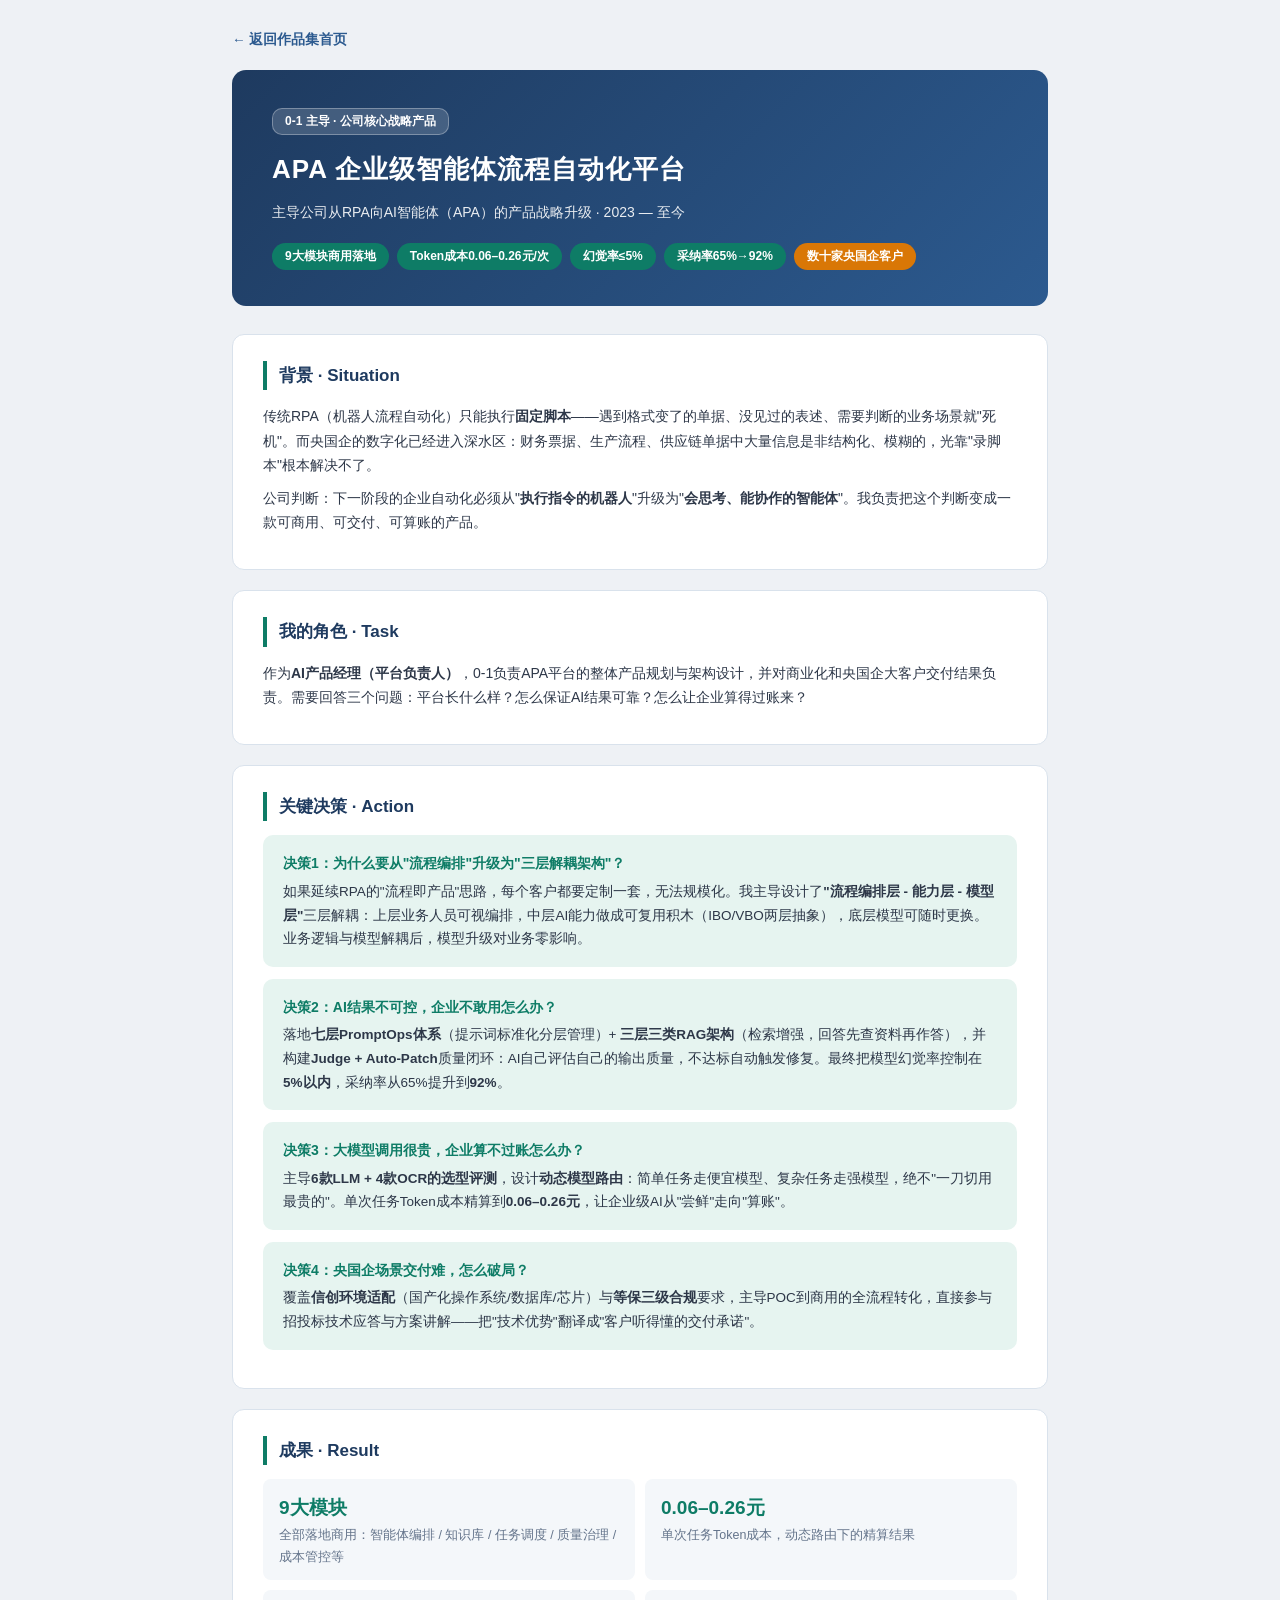
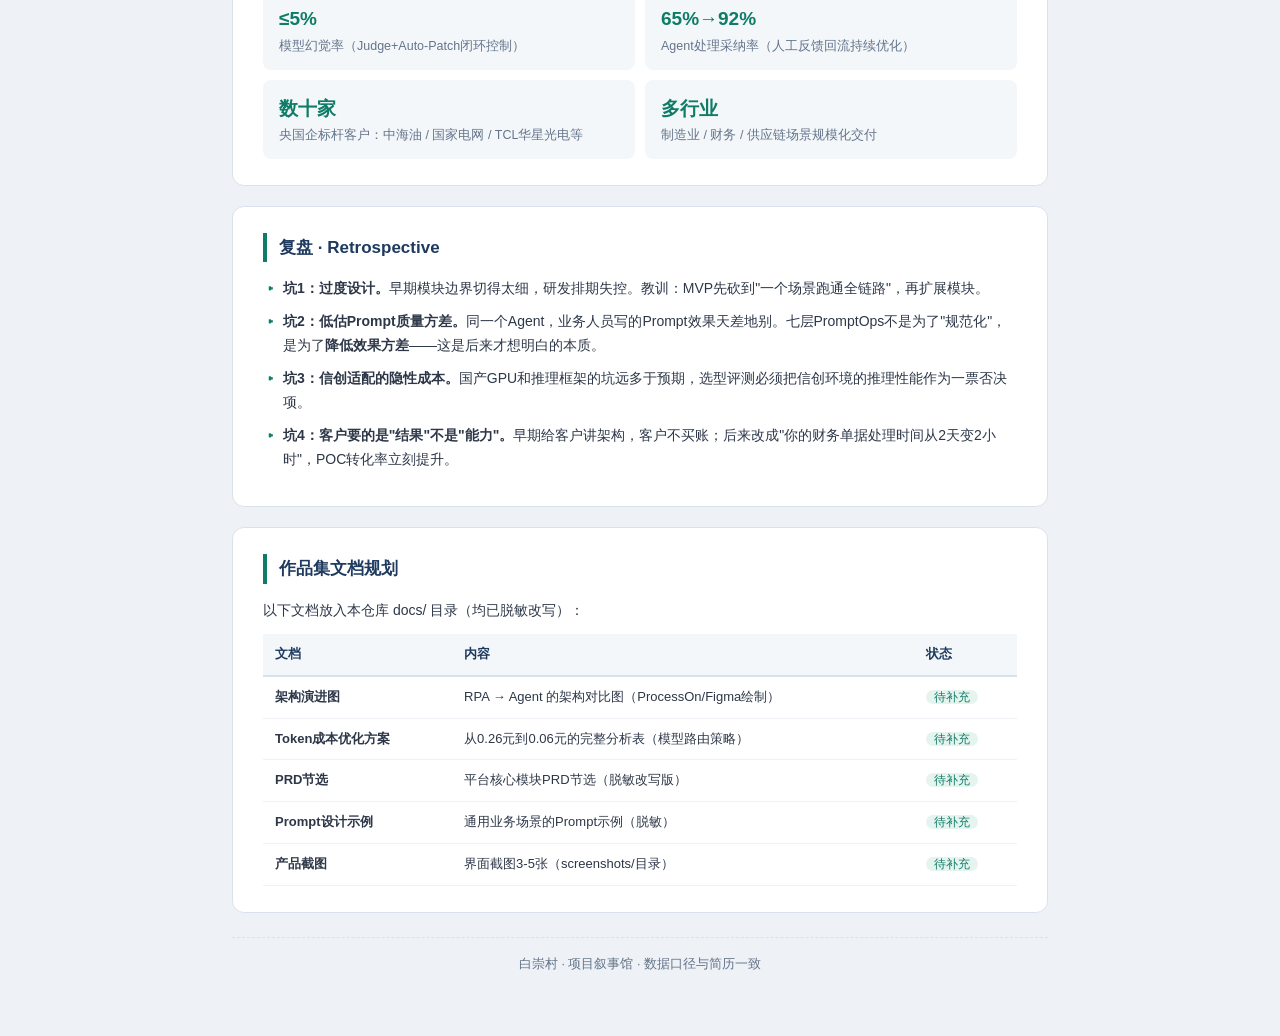
==== apa-agent-platform.html @ c019303a "Add files via upload" ====
<!DOCTYPE html>
<html lang="zh-CN">
<head>
<meta charset="UTF-8">
<meta name="viewport" content="width=device-width, initial-scale=1.0">
<title>APA企业级智能体流程自动化平台 · 白崇村作品集</title>
<style>
  :root {
    --primary: #1e3a5f;
    --primary-light: #2c5a8f;
    --accent: #0e7c66;
    --accent-bg: #e6f4f0;
    --text: #2d3748;
    --text-light: #64748b;
    --border: #d9e2ec;
    --bg-soft: #f4f7fa;
  }
  * { margin: 0; padding: 0; box-sizing: border-box; }
  body {
    font-family: -apple-system, BlinkMacSystemFont, "Segoe UI", "PingFang SC", "Hiragino Sans GB", "Microsoft YaHei", sans-serif;
    background: #eef1f5;
    color: var(--text);
    line-height: 1.75;
  }
  .container { max-width: 860px; margin: 0 auto; padding: 28px 22px 60px; }

  .top-nav { margin-bottom: 18px; font-size: 13.5px; }
  .top-nav a { color: var(--primary-light); text-decoration: none; font-weight: 600; }
  .top-nav a:hover { text-decoration: underline; }

  /* ===== Hero ===== */
  .hero {
    background: linear-gradient(135deg, #1e3a5f 0%, #2c5a8f 100%);
    border-radius: 14px;
    padding: 36px 40px;
    color: #fff;
    margin-bottom: 28px;
  }
  .hero .p-tag {
    display: inline-block;
    font-size: 12px;
    font-weight: 700;
    background: rgba(255,255,255,0.16);
    border: 1px solid rgba(255,255,255,0.3);
    border-radius: 10px;
    padding: 2px 12px;
    margin-bottom: 12px;
  }
  .hero h1 { font-size: 26px; font-weight: 800; letter-spacing: 1px; }
  .hero .p-sub { margin-top: 8px; font-size: 14px; opacity: 0.9; }
  .hero .p-result { margin-top: 18px; display: flex; flex-wrap: wrap; gap: 8px; }
  .hero .p-result .pill {
    font-size: 12px;
    font-weight: 700;
    background: var(--accent);
    border-radius: 14px;
    padding: 3px 13px;
  }
  .hero .p-result .pill.warn { background: #d97706; }

  /* ===== 正文区块 ===== */
  .card {
    background: #fff;
    border: 1px solid var(--border);
    border-radius: 12px;
    padding: 26px 30px;
    margin-bottom: 20px;
  }
  .card h2 {
    font-size: 17px;
    font-weight: 800;
    color: var(--primary);
    margin-bottom: 14px;
    padding-left: 12px;
    border-left: 4px solid var(--accent);
  }
  .card h3 { font-size: 14.5px; color: var(--primary); margin: 14px 0 6px; }
  .card p { font-size: 14px; margin-bottom: 8px; }
  .card ul { list-style: none; padding-left: 2px; }
  .card ul li {
    position: relative;
    padding-left: 18px;
    margin-bottom: 8px;
    font-size: 14px;
  }
  .card ul li::before { content: "▸"; position: absolute; left: 2px; color: var(--accent); font-weight: 700; }
  .card ul li strong { color: var(--text); }
  .card ul li .data { color: var(--accent); font-weight: 700; }
  .card .plain { color: var(--text-light); font-size: 13px; }

  .decision-box {
    background: var(--accent-bg);
    border-radius: 10px;
    padding: 16px 20px;
    margin: 12px 0;
  }
  .decision-box .q { font-weight: 800; color: var(--accent); font-size: 14px; margin-bottom: 4px; }
  .decision-box .a { font-size: 13.5px; }

  .result-grid { display: grid; grid-template-columns: 1fr 1fr; gap: 10px; margin-top: 10px; }
  .result-item {
    background: var(--bg-soft);
    border-radius: 8px;
    padding: 12px 16px;
  }
  .result-item .num { font-size: 19px; font-weight: 800; color: var(--accent); }
  .result-item .desc { font-size: 12.5px; color: var(--text-light); }

  .lessons li::before { content: "⚠"; position: absolute; left: 0; color: #d97706; }

  .doc-table { width: 100%; border-collapse: collapse; margin-top: 12px; font-size: 13px; }
  .doc-table th {
    background: var(--bg-soft);
    text-align: left;
    padding: 9px 12px;
    color: var(--primary);
    font-weight: 700;
    border-bottom: 2px solid var(--border);
  }
  .doc-table td { padding: 9px 12px; border-bottom: 1px solid #eef1f5; }
  .doc-table td .status { font-size: 11.5px; background: var(--accent-bg); color: var(--accent); border-radius: 8px; padding: 1px 8px; }

  .footer {
    text-align: center;
    font-size: 12.5px;
    color: var(--text-light);
    margin-top: 24px;
    padding-top: 16px;
    border-top: 1px dashed var(--border);
  }
  @media (max-width: 640px) {
    .result-grid { grid-template-columns: 1fr; }
    .hero { padding: 28px 24px; }
    .card { padding: 20px 20px; }
  }
</style>
</head>
<body>
<div class="container">

  <div class="top-nav"><a href="index.html">← 返回作品集首页</a></div>

  <div class="hero">
    <span class="p-tag">0-1 主导 · 公司核心战略产品</span>
    <h1>APA 企业级智能体流程自动化平台</h1>
    <div class="p-sub">主导公司从RPA向AI智能体（APA）的产品战略升级 · 2023 — 至今</div>
    <div class="p-result">
      <span class="pill">9大模块商用落地</span>
      <span class="pill">Token成本0.06–0.26元/次</span>
      <span class="pill">幻觉率≤5%</span>
      <span class="pill">采纳率65%→92%</span>
      <span class="pill warn">数十家央国企客户</span>
    </div>
  </div>

  <div class="card">
    <h2>背景 · Situation</h2>
    <p>传统RPA（机器人流程自动化）只能执行<strong>固定脚本</strong>——遇到格式变了的单据、没见过的表述、需要判断的业务场景就"死机"。而央国企的数字化已经进入深水区：财务票据、生产流程、供应链单据中大量信息是非结构化、模糊的，光靠"录脚本"根本解决不了。</p>
    <p>公司判断：下一阶段的企业自动化必须从"<strong>执行指令的机器人</strong>"升级为"<strong>会思考、能协作的智能体</strong>"。我负责把这个判断变成一款可商用、可交付、可算账的产品。</p>
  </div>

  <div class="card">
    <h2>我的角色 · Task</h2>
    <p>作为<strong>AI产品经理（平台负责人）</strong>，0-1负责APA平台的整体产品规划与架构设计，并对商业化和央国企大客户交付结果负责。需要回答三个问题：平台长什么样？怎么保证AI结果可靠？怎么让企业算得过账来？</p>
  </div>

  <div class="card">
    <h2>关键决策 · Action</h2>

    <div class="decision-box">
      <div class="q">决策1：为什么要从"流程编排"升级为"三层解耦架构"？</div>
      <div class="a">如果延续RPA的"流程即产品"思路，每个客户都要定制一套，无法规模化。我主导设计了<strong>"流程编排层 - 能力层 - 模型层"</strong>三层解耦：上层业务人员可视编排，中层AI能力做成可复用积木（IBO/VBO两层抽象），底层模型可随时更换。业务逻辑与模型解耦后，模型升级对业务零影响。</div>
    </div>

    <div class="decision-box">
      <div class="q">决策2：AI结果不可控，企业不敢用怎么办？</div>
      <div class="a">落地<strong>七层PromptOps体系</strong>（提示词标准化分层管理）+ <strong>三层三类RAG架构</strong>（检索增强，回答先查资料再作答），并构建<strong>Judge + Auto-Patch</strong>质量闭环：AI自己评估自己的输出质量，不达标自动触发修复。最终把模型幻觉率控制在<strong class="data">5%以内</strong>，采纳率从65%提升到<strong class="data">92%</strong>。</div>
    </div>

    <div class="decision-box">
      <div class="q">决策3：大模型调用很贵，企业算不过账怎么办？</div>
      <div class="a">主导<strong>6款LLM + 4款OCR的选型评测</strong>，设计<strong>动态模型路由</strong>：简单任务走便宜模型、复杂任务走强模型，绝不"一刀切用最贵的"。单次任务Token成本精算到<strong class="data">0.06–0.26元</strong>，让企业级AI从"尝鲜"走向"算账"。</div>
    </div>

    <div class="decision-box">
      <div class="q">决策4：央国企场景交付难，怎么破局？</div>
      <div class="a">覆盖<strong>信创环境适配</strong>（国产化操作系统/数据库/芯片）与<strong>等保三级合规</strong>要求，主导POC到商用的全流程转化，直接参与招投标技术应答与方案讲解——把"技术优势"翻译成"客户听得懂的交付承诺"。</div>
    </div>
  </div>

  <div class="card">
    <h2>成果 · Result</h2>
    <div class="result-grid">
      <div class="result-item"><div class="num">9大模块</div><div class="desc">全部落地商用：智能体编排 / 知识库 / 任务调度 / 质量治理 / 成本管控等</div></div>
      <div class="result-item"><div class="num">0.06–0.26元</div><div class="desc">单次任务Token成本，动态路由下的精算结果</div></div>
      <div class="result-item"><div class="num">≤5%</div><div class="desc">模型幻觉率（Judge+Auto-Patch闭环控制）</div></div>
      <div class="result-item"><div class="num">65%→92%</div><div class="desc">Agent处理采纳率（人工反馈回流持续优化）</div></div>
      <div class="result-item"><div class="num">数十家</div><div class="desc">央国企标杆客户：中海油 / 国家电网 / TCL华星光电等</div></div>
      <div class="result-item"><div class="num">多行业</div><div class="desc">制造业 / 财务 / 供应链场景规模化交付</div></div>
    </div>
  </div>

  <div class="card">
    <h2>复盘 · Retrospective</h2>
    <ul class="lessons">
      <li><strong>坑1：过度设计。</strong>早期模块边界切得太细，研发排期失控。教训：MVP先砍到"一个场景跑通全链路"，再扩展模块。</li>
      <li><strong>坑2：低估Prompt质量方差。</strong>同一个Agent，业务人员写的Prompt效果天差地别。七层PromptOps不是为了"规范化"，是为了<strong>降低效果方差</strong>——这是后来才想明白的本质。</li>
      <li><strong>坑3：信创适配的隐性成本。</strong>国产GPU和推理框架的坑远多于预期，选型评测必须把信创环境的推理性能作为一票否决项。</li>
      <li><strong>坑4：客户要的是"结果"不是"能力"。</strong>早期给客户讲架构，客户不买账；后来改成"你的财务单据处理时间从2天变2小时"，POC转化率立刻提升。</li>
    </ul>
  </div>

  <div class="card">
    <h2>作品集文档规划</h2>
    <p>以下文档放入本仓库 docs/ 目录（均已脱敏改写）：</p>
    <table class="doc-table">
      <tr><th>文档</th><th>内容</th><th>状态</th></tr>
      <tr><td><strong>架构演进图</strong></td><td>RPA → Agent 的架构对比图（ProcessOn/Figma绘制）</td><td><span class="status">待补充</span></td></tr>
      <tr><td><strong>Token成本优化方案</strong></td><td>从0.26元到0.06元的完整分析表（模型路由策略）</td><td><span class="status">待补充</span></td></tr>
      <tr><td><strong>PRD节选</strong></td><td>平台核心模块PRD节选（脱敏改写版）</td><td><span class="status">待补充</span></td></tr>
      <tr><td><strong>Prompt设计示例</strong></td><td>通用业务场景的Prompt示例（脱敏）</td><td><span class="status">待补充</span></td></tr>
      <tr><td><strong>产品截图</strong></td><td>界面截图3-5张（screenshots/目录）</td><td><span class="status">待补充</span></td></tr>
    </table>
  </div>

  <div class="footer">白崇村 · 项目叙事馆 · 数据口径与简历一致</div>

</div>
</body>
</html>
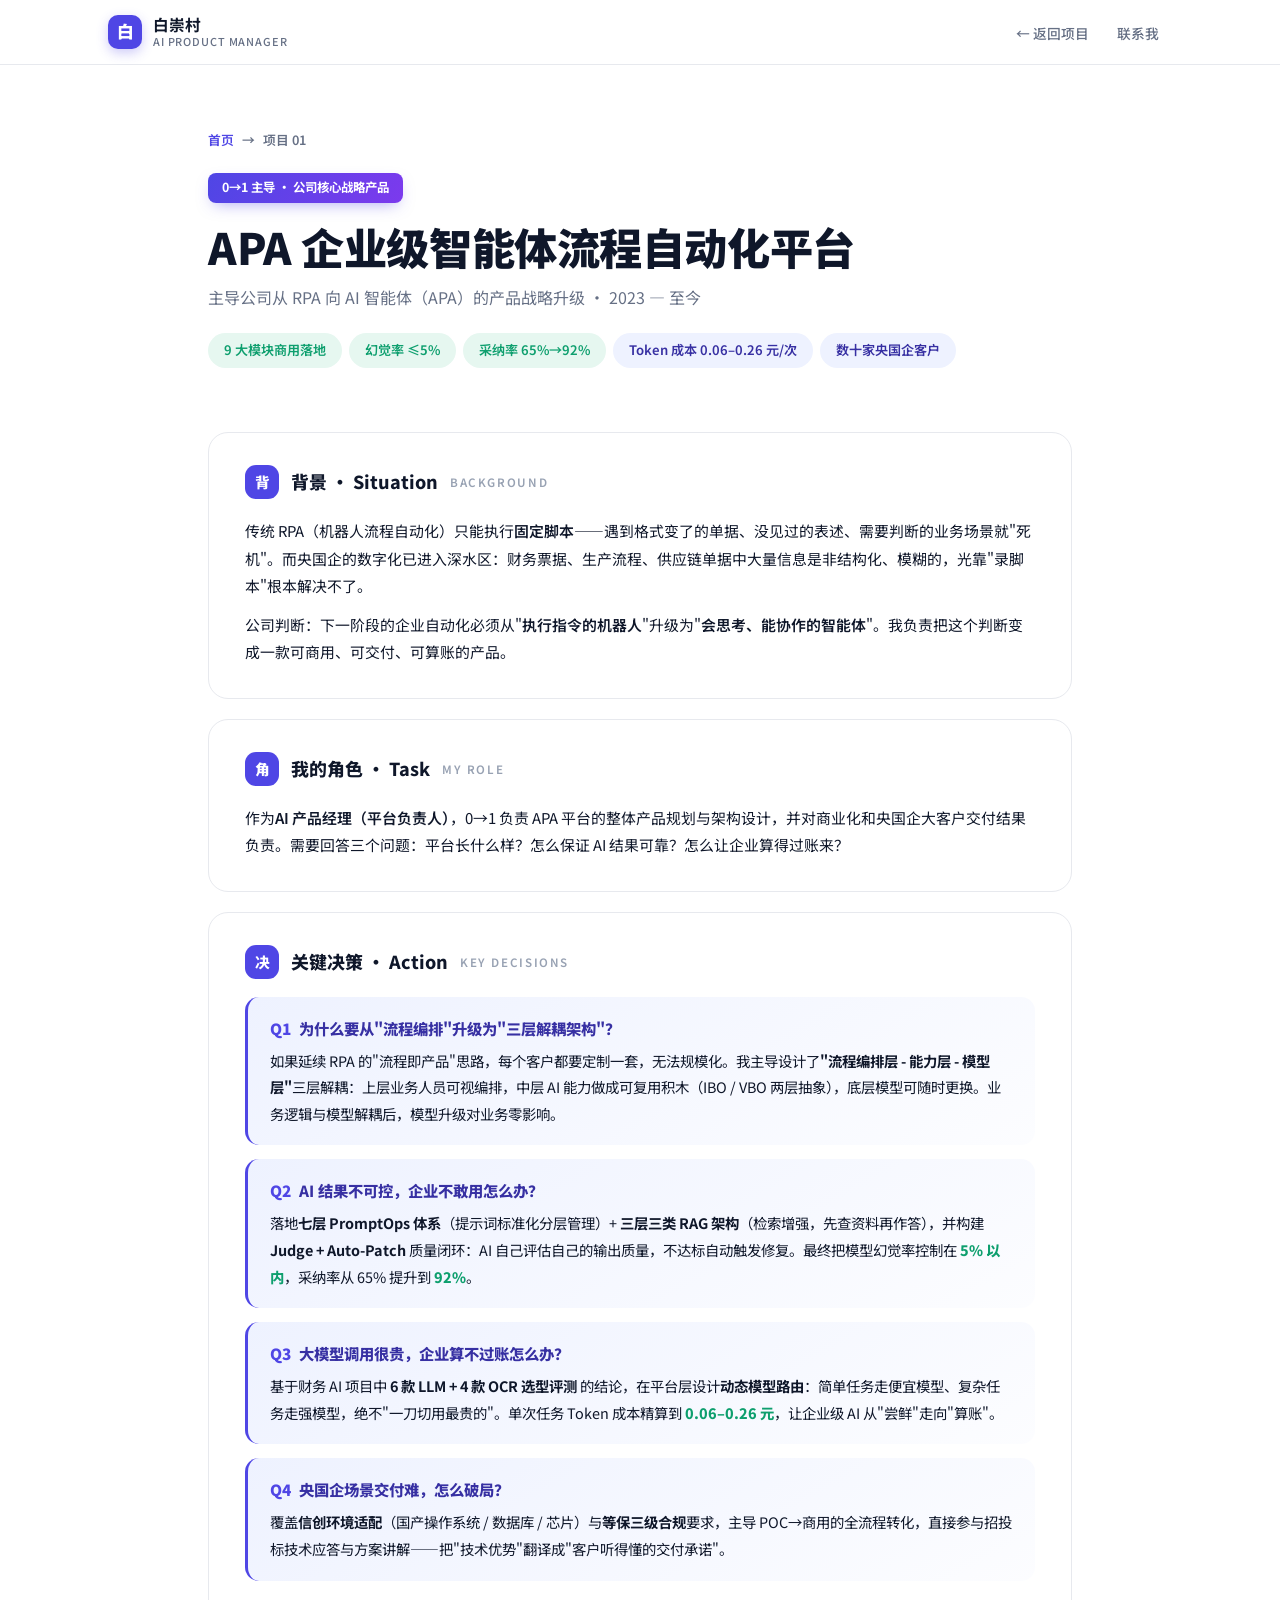
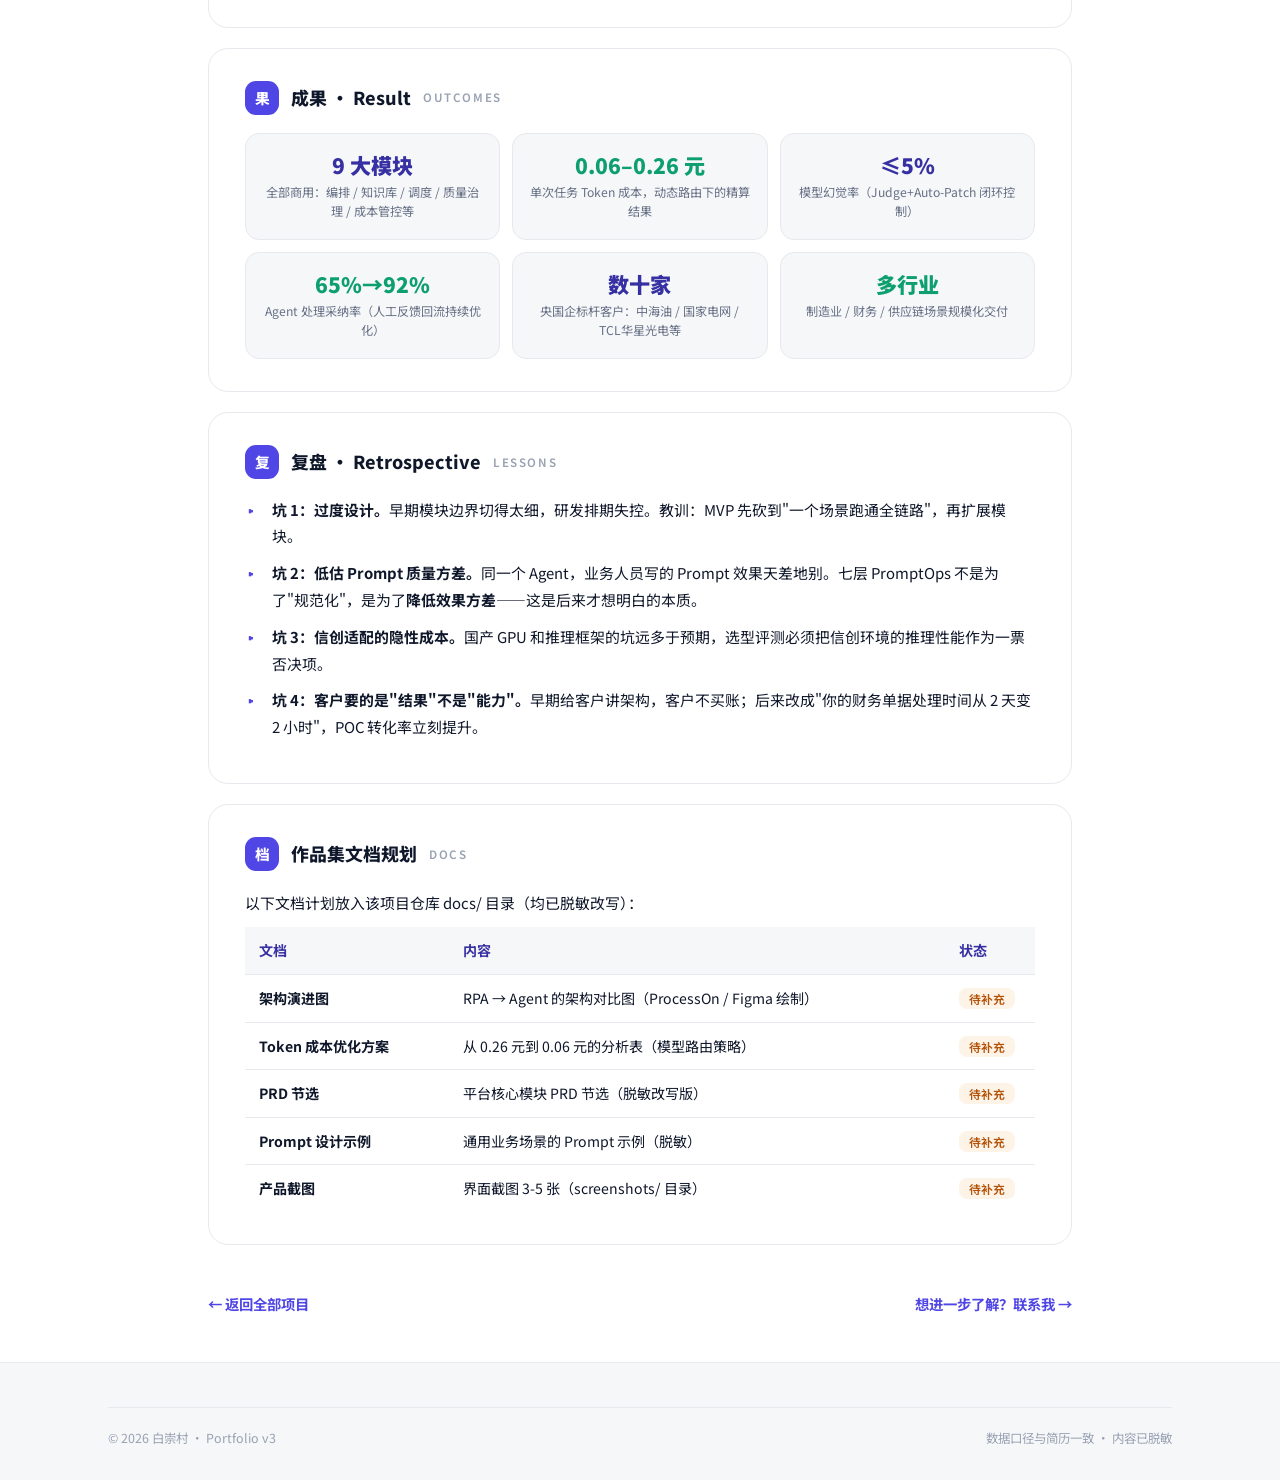
==== commit 8b59ec14: "Add files via upload" ====
--- a/apa-agent-platform.html
+++ b/apa-agent-platform.html
@@ -3,228 +3,134 @@
 <head>
 <meta charset="UTF-8">
 <meta name="viewport" content="width=device-width, initial-scale=1.0">
-<title>APA企业级智能体流程自动化平台 · 白崇村作品集</title>
-<style>
-  :root {
-    --primary: #1e3a5f;
-    --primary-light: #2c5a8f;
-    --accent: #0e7c66;
-    --accent-bg: #e6f4f0;
-    --text: #2d3748;
-    --text-light: #64748b;
-    --border: #d9e2ec;
-    --bg-soft: #f4f7fa;
-  }
-  * { margin: 0; padding: 0; box-sizing: border-box; }
-  body {
-    font-family: -apple-system, BlinkMacSystemFont, "Segoe UI", "PingFang SC", "Hiragino Sans GB", "Microsoft YaHei", sans-serif;
-    background: #eef1f5;
-    color: var(--text);
-    line-height: 1.75;
-  }
-  .container { max-width: 860px; margin: 0 auto; padding: 28px 22px 60px; }
-
-  .top-nav { margin-bottom: 18px; font-size: 13.5px; }
-  .top-nav a { color: var(--primary-light); text-decoration: none; font-weight: 600; }
-  .top-nav a:hover { text-decoration: underline; }
-
-  /* ===== Hero ===== */
-  .hero {
-    background: linear-gradient(135deg, #1e3a5f 0%, #2c5a8f 100%);
-    border-radius: 14px;
-    padding: 36px 40px;
-    color: #fff;
-    margin-bottom: 28px;
-  }
-  .hero .p-tag {
-    display: inline-block;
-    font-size: 12px;
-    font-weight: 700;
-    background: rgba(255,255,255,0.16);
-    border: 1px solid rgba(255,255,255,0.3);
-    border-radius: 10px;
-    padding: 2px 12px;
-    margin-bottom: 12px;
-  }
-  .hero h1 { font-size: 26px; font-weight: 800; letter-spacing: 1px; }
-  .hero .p-sub { margin-top: 8px; font-size: 14px; opacity: 0.9; }
-  .hero .p-result { margin-top: 18px; display: flex; flex-wrap: wrap; gap: 8px; }
-  .hero .p-result .pill {
-    font-size: 12px;
-    font-weight: 700;
-    background: var(--accent);
-    border-radius: 14px;
-    padding: 3px 13px;
-  }
-  .hero .p-result .pill.warn { background: #d97706; }
-
-  /* ===== 正文区块 ===== */
-  .card {
-    background: #fff;
-    border: 1px solid var(--border);
-    border-radius: 12px;
-    padding: 26px 30px;
-    margin-bottom: 20px;
-  }
-  .card h2 {
-    font-size: 17px;
-    font-weight: 800;
-    color: var(--primary);
-    margin-bottom: 14px;
-    padding-left: 12px;
-    border-left: 4px solid var(--accent);
-  }
-  .card h3 { font-size: 14.5px; color: var(--primary); margin: 14px 0 6px; }
-  .card p { font-size: 14px; margin-bottom: 8px; }
-  .card ul { list-style: none; padding-left: 2px; }
-  .card ul li {
-    position: relative;
-    padding-left: 18px;
-    margin-bottom: 8px;
-    font-size: 14px;
-  }
-  .card ul li::before { content: "▸"; position: absolute; left: 2px; color: var(--accent); font-weight: 700; }
-  .card ul li strong { color: var(--text); }
-  .card ul li .data { color: var(--accent); font-weight: 700; }
-  .card .plain { color: var(--text-light); font-size: 13px; }
-
-  .decision-box {
-    background: var(--accent-bg);
-    border-radius: 10px;
-    padding: 16px 20px;
-    margin: 12px 0;
-  }
-  .decision-box .q { font-weight: 800; color: var(--accent); font-size: 14px; margin-bottom: 4px; }
-  .decision-box .a { font-size: 13.5px; }
-
-  .result-grid { display: grid; grid-template-columns: 1fr 1fr; gap: 10px; margin-top: 10px; }
-  .result-item {
-    background: var(--bg-soft);
-    border-radius: 8px;
-    padding: 12px 16px;
-  }
-  .result-item .num { font-size: 19px; font-weight: 800; color: var(--accent); }
-  .result-item .desc { font-size: 12.5px; color: var(--text-light); }
-
-  .lessons li::before { content: "⚠"; position: absolute; left: 0; color: #d97706; }
-
-  .doc-table { width: 100%; border-collapse: collapse; margin-top: 12px; font-size: 13px; }
-  .doc-table th {
-    background: var(--bg-soft);
-    text-align: left;
-    padding: 9px 12px;
-    color: var(--primary);
-    font-weight: 700;
-    border-bottom: 2px solid var(--border);
-  }
-  .doc-table td { padding: 9px 12px; border-bottom: 1px solid #eef1f5; }
-  .doc-table td .status { font-size: 11.5px; background: var(--accent-bg); color: var(--accent); border-radius: 8px; padding: 1px 8px; }
-
-  .footer {
-    text-align: center;
-    font-size: 12.5px;
-    color: var(--text-light);
-    margin-top: 24px;
-    padding-top: 16px;
-    border-top: 1px dashed var(--border);
-  }
-  @media (max-width: 640px) {
-    .result-grid { grid-template-columns: 1fr; }
-    .hero { padding: 28px 24px; }
-    .card { padding: 20px 20px; }
-  }
-</style>
+<title>APA 企业级智能体流程自动化平台 · 白崇村</title>
+<link rel="preconnect" href="https://fonts.googleapis.com">
+<link rel="preconnect" href="https://fonts.gstatic.com" crossorigin>
+<link href="https://fonts.googleapis.com/css2?family=Noto+Sans+SC:wght@400;500;700;900&display=swap" rel="stylesheet">
+<link rel="stylesheet" href="style.css">
 </head>
 <body>
-<div class="container">
 
-  <div class="top-nav"><a href="index.html">← 返回作品集首页</a></div>
+<nav class="nav">
+  <div class="wrap nav-in">
+    <a class="brand" href="index.html">
+      <span class="brand-mark">白</span>
+      <span class="brand-name">白崇村<small>AI PRODUCT MANAGER</small></span>
+    </a>
+    <ul class="nav-links">
+      <li><a href="index.html#projects">← 返回项目</a></li>
+      <li><a href="index.html#contact">联系我</a></li>
+    </ul>
+  </div>
+</nav>
 
-  <div class="hero">
-    <span class="p-tag">0-1 主导 · 公司核心战略产品</span>
+<div class="wrap-narrow">
+
+  <header class="page-hero">
+    <div class="ph-breadcrumb"><a href="index.html">首页</a> <span>→</span> <span>项目 01</span></div>
+    <span class="ph-tag">0→1 主导 · 公司核心战略产品</span>
     <h1>APA 企业级智能体流程自动化平台</h1>
-    <div class="p-sub">主导公司从RPA向AI智能体（APA）的产品战略升级 · 2023 — 至今</div>
-    <div class="p-result">
-      <span class="pill">9大模块商用落地</span>
-      <span class="pill">Token成本0.06–0.26元/次</span>
-      <span class="pill">幻觉率≤5%</span>
-      <span class="pill">采纳率65%→92%</span>
-      <span class="pill warn">数十家央国企客户</span>
+    <p class="p-sub">主导公司从 RPA 向 AI 智能体（APA）的产品战略升级 · 2023 — 至今</p>
+    <div class="pills">
+      <span class="pill g">9 大模块商用落地</span>
+      <span class="pill g">幻觉率 ≤5%</span>
+      <span class="pill g">采纳率 65%→92%</span>
+      <span class="pill b">Token 成本 0.06–0.26 元/次</span>
+      <span class="pill b">数十家央国企客户</span>
+    </div>
+  </header>
+
+  <div class="panel">
+    <div class="panel-head"><span class="panel-num">背</span><h2>背景 · Situation</h2><span class="en">Background</span></div>
+    <p>传统 RPA（机器人流程自动化）只能执行<strong>固定脚本</strong>——遇到格式变了的单据、没见过的表述、需要判断的业务场景就"死机"。而央国企的数字化已进入深水区：财务票据、生产流程、供应链单据中大量信息是非结构化、模糊的，光靠"录脚本"根本解决不了。</p>
+    <p>公司判断：下一阶段的企业自动化必须从"<strong>执行指令的机器人</strong>"升级为"<strong>会思考、能协作的智能体</strong>"。我负责把这个判断变成一款可商用、可交付、可算账的产品。</p>
+  </div>
+
+  <div class="panel">
+    <div class="panel-head"><span class="panel-num">角</span><h2>我的角色 · Task</h2><span class="en">My Role</span></div>
+    <p>作为<strong>AI 产品经理（平台负责人）</strong>，0→1 负责 APA 平台的整体产品规划与架构设计，并对商业化和央国企大客户交付结果负责。需要回答三个问题：平台长什么样？怎么保证 AI 结果可靠？怎么让企业算得过账来？</p>
+  </div>
+
+  <div class="panel">
+    <div class="panel-head"><span class="panel-num">决</span><h2>关键决策 · Action</h2><span class="en">Key Decisions</span></div>
+
+    <div class="dbox">
+      <div class="q"><span class="qi">Q1</span>为什么要从"流程编排"升级为"三层解耦架构"？</div>
+      <div class="a">如果延续 RPA 的"流程即产品"思路，每个客户都要定制一套，无法规模化。我主导设计了<strong>"流程编排层 - 能力层 - 模型层"</strong>三层解耦：上层业务人员可视编排，中层 AI 能力做成可复用积木（IBO / VBO 两层抽象），底层模型可随时更换。业务逻辑与模型解耦后，模型升级对业务零影响。</div>
+    </div>
+
+    <div class="dbox">
+      <div class="q"><span class="qi">Q2</span>AI 结果不可控，企业不敢用怎么办？</div>
+      <div class="a">落地<strong>七层 PromptOps 体系</strong>（提示词标准化分层管理）+ <strong>三层三类 RAG 架构</strong>（检索增强，先查资料再作答），并构建 <strong>Judge + Auto-Patch</strong> 质量闭环：AI 自己评估自己的输出质量，不达标自动触发修复。最终把模型幻觉率控制在 <b class="d">5% 以内</b>，采纳率从 65% 提升到 <b class="d">92%</b>。</div>
+    </div>
+
+    <div class="dbox">
+      <div class="q"><span class="qi">Q3</span>大模型调用很贵，企业算不过账怎么办？</div>
+      <div class="a">基于财务 AI 项目中 <strong>6 款 LLM + 4 款 OCR 选型评测</strong> 的结论，在平台层设计<strong>动态模型路由</strong>：简单任务走便宜模型、复杂任务走强模型，绝不"一刀切用最贵的"。单次任务 Token 成本精算到 <b class="d">0.06–0.26 元</b>，让企业级 AI 从"尝鲜"走向"算账"。</div>
+    </div>
+
+    <div class="dbox">
+      <div class="q"><span class="qi">Q4</span>央国企场景交付难，怎么破局？</div>
+      <div class="a">覆盖<strong>信创环境适配</strong>（国产操作系统 / 数据库 / 芯片）与<strong>等保三级合规</strong>要求，主导 POC→商用的全流程转化，直接参与招投标技术应答与方案讲解——把"技术优势"翻译成"客户听得懂的交付承诺"。</div>
     </div>
   </div>
 
-  <div class="card">
-    <h2>背景 · Situation</h2>
-    <p>传统RPA（机器人流程自动化）只能执行<strong>固定脚本</strong>——遇到格式变了的单据、没见过的表述、需要判断的业务场景就"死机"。而央国企的数字化已经进入深水区：财务票据、生产流程、供应链单据中大量信息是非结构化、模糊的，光靠"录脚本"根本解决不了。</p>
-    <p>公司判断：下一阶段的企业自动化必须从"<strong>执行指令的机器人</strong>"升级为"<strong>会思考、能协作的智能体</strong>"。我负责把这个判断变成一款可商用、可交付、可算账的产品。</p>
-  </div>
-
-  <div class="card">
-    <h2>我的角色 · Task</h2>
-    <p>作为<strong>AI产品经理（平台负责人）</strong>，0-1负责APA平台的整体产品规划与架构设计，并对商业化和央国企大客户交付结果负责。需要回答三个问题：平台长什么样？怎么保证AI结果可靠？怎么让企业算得过账来？</p>
-  </div>
-
-  <div class="card">
-    <h2>关键决策 · Action</h2>
-
-    <div class="decision-box">
-      <div class="q">决策1：为什么要从"流程编排"升级为"三层解耦架构"？</div>
-      <div class="a">如果延续RPA的"流程即产品"思路，每个客户都要定制一套，无法规模化。我主导设计了<strong>"流程编排层 - 能力层 - 模型层"</strong>三层解耦：上层业务人员可视编排，中层AI能力做成可复用积木（IBO/VBO两层抽象），底层模型可随时更换。业务逻辑与模型解耦后，模型升级对业务零影响。</div>
-    </div>
-
-    <div class="decision-box">
-      <div class="q">决策2：AI结果不可控，企业不敢用怎么办？</div>
-      <div class="a">落地<strong>七层PromptOps体系</strong>（提示词标准化分层管理）+ <strong>三层三类RAG架构</strong>（检索增强，回答先查资料再作答），并构建<strong>Judge + Auto-Patch</strong>质量闭环：AI自己评估自己的输出质量，不达标自动触发修复。最终把模型幻觉率控制在<strong class="data">5%以内</strong>，采纳率从65%提升到<strong class="data">92%</strong>。</div>
-    </div>
-
-    <div class="decision-box">
-      <div class="q">决策3：大模型调用很贵，企业算不过账怎么办？</div>
-      <div class="a">主导<strong>6款LLM + 4款OCR的选型评测</strong>，设计<strong>动态模型路由</strong>：简单任务走便宜模型、复杂任务走强模型，绝不"一刀切用最贵的"。单次任务Token成本精算到<strong class="data">0.06–0.26元</strong>，让企业级AI从"尝鲜"走向"算账"。</div>
-    </div>
-
-    <div class="decision-box">
-      <div class="q">决策4：央国企场景交付难，怎么破局？</div>
-      <div class="a">覆盖<strong>信创环境适配</strong>（国产化操作系统/数据库/芯片）与<strong>等保三级合规</strong>要求，主导POC到商用的全流程转化，直接参与招投标技术应答与方案讲解——把"技术优势"翻译成"客户听得懂的交付承诺"。</div>
+  <div class="panel">
+    <div class="panel-head"><span class="panel-num">果</span><h2>成果 · Result</h2><span class="en">Outcomes</span></div>
+    <div class="rgrid">
+      <div class="ritem"><div class="num">9 大模块</div><div class="desc">全部商用：编排 / 知识库 / 调度 / 质量治理 / 成本管控等</div></div>
+      <div class="ritem g"><div class="num">0.06–0.26 元</div><div class="desc">单次任务 Token 成本，动态路由下的精算结果</div></div>
+      <div class="ritem"><div class="num">≤5%</div><div class="desc">模型幻觉率（Judge+Auto-Patch 闭环控制）</div></div>
+      <div class="ritem g"><div class="num">65%→92%</div><div class="desc">Agent 处理采纳率（人工反馈回流持续优化）</div></div>
+      <div class="ritem"><div class="num">数十家</div><div class="desc">央国企标杆客户：中海油 / 国家电网 / TCL华星光电等</div></div>
+      <div class="ritem g"><div class="num">多行业</div><div class="desc">制造业 / 财务 / 供应链场景规模化交付</div></div>
     </div>
   </div>
 
-  <div class="card">
-    <h2>成果 · Result</h2>
-    <div class="result-grid">
-      <div class="result-item"><div class="num">9大模块</div><div class="desc">全部落地商用：智能体编排 / 知识库 / 任务调度 / 质量治理 / 成本管控等</div></div>
-      <div class="result-item"><div class="num">0.06–0.26元</div><div class="desc">单次任务Token成本，动态路由下的精算结果</div></div>
-      <div class="result-item"><div class="num">≤5%</div><div class="desc">模型幻觉率（Judge+Auto-Patch闭环控制）</div></div>
-      <div class="result-item"><div class="num">65%→92%</div><div class="desc">Agent处理采纳率（人工反馈回流持续优化）</div></div>
-      <div class="result-item"><div class="num">数十家</div><div class="desc">央国企标杆客户：中海油 / 国家电网 / TCL华星光电等</div></div>
-      <div class="result-item"><div class="num">多行业</div><div class="desc">制造业 / 财务 / 供应链场景规模化交付</div></div>
-    </div>
-  </div>
-
-  <div class="card">
-    <h2>复盘 · Retrospective</h2>
+  <div class="panel">
+    <div class="panel-head"><span class="panel-num">复</span><h2>复盘 · Retrospective</h2><span class="en">Lessons</span></div>
     <ul class="lessons">
-      <li><strong>坑1：过度设计。</strong>早期模块边界切得太细，研发排期失控。教训：MVP先砍到"一个场景跑通全链路"，再扩展模块。</li>
-      <li><strong>坑2：低估Prompt质量方差。</strong>同一个Agent，业务人员写的Prompt效果天差地别。七层PromptOps不是为了"规范化"，是为了<strong>降低效果方差</strong>——这是后来才想明白的本质。</li>
-      <li><strong>坑3：信创适配的隐性成本。</strong>国产GPU和推理框架的坑远多于预期，选型评测必须把信创环境的推理性能作为一票否决项。</li>
-      <li><strong>坑4：客户要的是"结果"不是"能力"。</strong>早期给客户讲架构，客户不买账；后来改成"你的财务单据处理时间从2天变2小时"，POC转化率立刻提升。</li>
+      <li><strong>坑 1：过度设计。</strong>早期模块边界切得太细，研发排期失控。教训：MVP 先砍到"一个场景跑通全链路"，再扩展模块。</li>
+      <li><strong>坑 2：低估 Prompt 质量方差。</strong>同一个 Agent，业务人员写的 Prompt 效果天差地别。七层 PromptOps 不是为了"规范化"，是为了<strong>降低效果方差</strong>——这是后来才想明白的本质。</li>
+      <li><strong>坑 3：信创适配的隐性成本。</strong>国产 GPU 和推理框架的坑远多于预期，选型评测必须把信创环境的推理性能作为一票否决项。</li>
+      <li><strong>坑 4：客户要的是"结果"不是"能力"。</strong>早期给客户讲架构，客户不买账；后来改成"你的财务单据处理时间从 2 天变 2 小时"，POC 转化率立刻提升。</li>
     </ul>
   </div>
 
-  <div class="card">
-    <h2>作品集文档规划</h2>
-    <p>以下文档放入本仓库 docs/ 目录（均已脱敏改写）：</p>
-    <table class="doc-table">
-      <tr><th>文档</th><th>内容</th><th>状态</th></tr>
-      <tr><td><strong>架构演进图</strong></td><td>RPA → Agent 的架构对比图（ProcessOn/Figma绘制）</td><td><span class="status">待补充</span></td></tr>
-      <tr><td><strong>Token成本优化方案</strong></td><td>从0.26元到0.06元的完整分析表（模型路由策略）</td><td><span class="status">待补充</span></td></tr>
-      <tr><td><strong>PRD节选</strong></td><td>平台核心模块PRD节选（脱敏改写版）</td><td><span class="status">待补充</span></td></tr>
-      <tr><td><strong>Prompt设计示例</strong></td><td>通用业务场景的Prompt示例（脱敏）</td><td><span class="status">待补充</span></td></tr>
-      <tr><td><strong>产品截图</strong></td><td>界面截图3-5张（screenshots/目录）</td><td><span class="status">待补充</span></td></tr>
+  <div class="panel">
+    <div class="panel-head"><span class="panel-num">档</span><h2>作品集文档规划</h2><span class="en">Docs</span></div>
+    <p>以下文档计划放入该项目仓库 docs/ 目录（均已脱敏改写）：</p>
+    <table class="doctab">
+      <tr><th>文档</th><th>内容</th><th style="width:90px">状态</th></tr>
+      <tr><td><strong>架构演进图</strong></td><td>RPA → Agent 的架构对比图（ProcessOn / Figma 绘制）</td><td><span class="st">待补充</span></td></tr>
+      <tr><td><strong>Token 成本优化方案</strong></td><td>从 0.26 元到 0.06 元的分析表（模型路由策略）</td><td><span class="st">待补充</span></td></tr>
+      <tr><td><strong>PRD 节选</strong></td><td>平台核心模块 PRD 节选（脱敏改写版）</td><td><span class="st">待补充</span></td></tr>
+      <tr><td><strong>Prompt 设计示例</strong></td><td>通用业务场景的 Prompt 示例（脱敏）</td><td><span class="st">待补充</span></td></tr>
+      <tr><td><strong>产品截图</strong></td><td>界面截图 3-5 张（screenshots/ 目录）</td><td><span class="st">待补充</span></td></tr>
     </table>
   </div>
 
-  <div class="footer">白崇村 · 项目叙事馆 · 数据口径与简历一致</div>
+  <div class="backband">
+    <a class="link-more" href="index.html#projects">← 返回全部项目</a>
+    <a class="link-more" href="mailto:bcc48625@163.com?subject=关于APA平台项目的进一步了解">想进一步了解？联系我 →</a>
+  </div>
 
 </div>
+
+<footer class="footer">
+  <div class="wrap">
+    <div class="footer-bottom">
+      <span>© 2026 白崇村 · Portfolio v3</span>
+      <span>数据口径与简历一致 · 内容已脱敏</span>
+    </div>
+  </div>
+</footer>
+
+<script>
+  const io = new IntersectionObserver((es) => {
+    es.forEach(e => { if (e.isIntersecting) { e.target.classList.add('visible'); io.unobserve(e.target); } });
+  }, { threshold: 0.08 });
+  document.querySelectorAll('.panel').forEach(el => { el.classList.add('reveal'); io.observe(el); });
+</script>
 </body>
 </html>
--- a/style.css
+++ b/style.css
@@ -0,0 +1,481 @@
+/* ============================================================
+   Portfolio v3 · 白崇村 Bai Chongcun — AI Product Manager
+   设计语言：扁平 editorial · 亮色 · 克制动效
+   参照参考站结构：单页锚点导航 / Hero双栏 / About事实卡 /
+   Expertise卡片 / Skills分组 / Projects feature+grid /
+   Experience时间线 / Contact联系卡 / Footer多列
+   ============================================================ */
+:root{
+  --brand:#4f46e5;          /* 主强调 · indigo */
+  --brand-deep:#3730a3;
+  --brand-soft:#eef2ff;
+  --ink:#0f172a;            /* 主文字 */
+  --mut:#667085;            /* 次级文字 */
+  --mut-2:#98a2b3;
+  --line:#e7e9ee;           /* 分隔线 */
+  --bg:#ffffff;
+  --bg-soft:#f6f7f9;
+  --card:#ffffff;
+  --green:#0e9f6e;          /* 成果数据专用 */
+  --green-soft:#e6f7f0;
+  --amber:#b45309;
+  --amber-soft:#fdf3e7;
+  --radius:18px;
+  --shadow-sm:0 1px 3px rgba(16,24,40,.06),0 1px 2px rgba(16,24,40,.04);
+  --shadow-md:0 12px 32px -12px rgba(16,24,40,.16);
+  --shadow-lg:0 24px 60px -20px rgba(79,70,229,.22);
+  --font:'Noto Sans SC',-apple-system,BlinkMacSystemFont,'Segoe UI','PingFang SC','Hiragino Sans GB','Microsoft YaHei',sans-serif;
+}
+*{margin:0;padding:0;box-sizing:border-box}
+html{scroll-behavior:smooth}
+body{
+  font-family:var(--font);
+  background:var(--bg);
+  color:var(--ink);
+  line-height:1.75;
+  -webkit-font-smoothing:antialiased;
+  text-rendering:optimizeLegibility;
+}
+img{max-width:100%;display:block}
+a{color:inherit}
+::selection{background:var(--brand);color:#fff}
+.wrap{max-width:1120px;margin:0 auto;padding:0 28px}
+.wrap-narrow{max-width:920px;margin:0 auto;padding:0 28px}
+
+/* ---------- 区块通用 ---------- */
+section{padding:84px 0;position:relative}
+section.alt{background:var(--bg-soft);border-top:1px solid var(--line);border-bottom:1px solid var(--line)}
+.sec-head{max-width:720px;margin-bottom:44px}
+.sec-eyebrow{
+  display:inline-flex;align-items:center;gap:10px;
+  font-size:.78rem;font-weight:700;letter-spacing:.22em;text-transform:uppercase;
+  color:var(--brand);margin-bottom:14px;
+}
+.sec-eyebrow::before{content:'';width:26px;height:2px;background:var(--brand);display:inline-block}
+.sec-title{font-size:clamp(1.6rem,3.2vw,2.2rem);font-weight:900;line-height:1.25;letter-spacing:-.01em}
+.sec-sub{color:var(--mut);font-size:.98rem;margin-top:10px}
+.sec-title em{font-style:normal;color:var(--brand)}
+
+/* ---------- 顶部导航 ---------- */
+.nav{
+  position:sticky;top:0;z-index:100;
+  background:rgba(255,255,255,.85);
+  backdrop-filter:blur(16px);-webkit-backdrop-filter:blur(16px);
+  border-bottom:1px solid var(--line);
+}
+.nav-in{height:64px;display:flex;align-items:center;justify-content:space-between}
+.brand{display:flex;align-items:center;gap:11px;text-decoration:none}
+.brand-mark{
+  width:34px;height:34px;border-radius:10px;background:var(--brand);color:#fff;
+  display:inline-flex;align-items:center;justify-content:center;
+  font-weight:900;font-size:1.05rem;box-shadow:0 4px 12px rgba(79,70,229,.28);
+}
+.brand-name{font-weight:700;font-size:.98rem;line-height:1.2}
+.brand-name small{display:block;font-size:.68rem;color:var(--mut);font-weight:500;letter-spacing:.08em}
+.nav-links{display:flex;align-items:center;gap:2px;list-style:none}
+.nav-links a{
+  text-decoration:none;color:var(--mut);font-size:.86rem;font-weight:500;
+  padding:7px 13px;border-radius:9px;transition:all .25s;
+}
+.nav-links a:hover{color:var(--brand);background:var(--brand-soft)}
+.nav-cta{
+  margin-left:10px;background:var(--ink);color:#fff!important;
+  padding:8px 16px!important;border-radius:9px;font-weight:600!important;
+}
+.nav-cta:hover{background:var(--brand)!important}
+.nav-toggle{display:none;background:none;border:0;font-size:1.3rem;cursor:pointer;color:var(--ink);line-height:1}
+@media(max-width:860px){
+  .nav-links{position:fixed;top:64px;left:0;right:0;background:#fff;flex-direction:column;align-items:stretch;padding:10px 20px 16px;border-bottom:1px solid var(--line);display:none;box-shadow:var(--shadow-md)}
+  .nav-links.open{display:flex}
+  .nav-links a{padding:11px 12px}
+  .nav-toggle{display:block}
+  section{padding:64px 0}
+}
+
+/* ---------- 按钮 / 链接 ---------- */
+.btn{
+  display:inline-flex;align-items:center;gap:9px;
+  font-family:var(--font);font-weight:600;font-size:.92rem;
+  padding:12px 24px;border-radius:12px;text-decoration:none;border:1px solid transparent;
+  transition:all .28s;cursor:pointer;
+}
+.btn-primary{background:var(--brand);color:#fff;box-shadow:0 8px 20px -6px rgba(79,70,229,.45)}
+.btn-primary:hover{background:var(--brand-deep);transform:translateY(-2px)}
+.btn-ghost{background:#fff;color:var(--ink);border-color:var(--line)}
+.btn-ghost:hover{border-color:var(--brand);color:var(--brand);transform:translateY(-2px)}
+.link-more{
+  display:inline-flex;align-items:center;gap:6px;font-weight:700;font-size:.9rem;
+  color:var(--brand);text-decoration:none;transition:gap .25s;
+}
+.link-more:hover{gap:11px}
+
+/* ---------- Hero ---------- */
+.hero{position:relative;overflow:hidden;padding:96px 0 72px;background:
+  radial-gradient(640px 340px at 88% -10%,rgba(79,70,229,.07),transparent 60%),
+  radial-gradient(520px 300px at -10% 110%,rgba(14,159,110,.05),transparent 60%),
+  #fff}
+.hero-grid{display:grid;grid-template-columns:1.08fr .92fr;gap:56px;align-items:center}
+.hero-badge{
+  display:inline-flex;align-items:center;gap:9px;
+  border:1px solid var(--line);background:#fff;border-radius:50px;
+  padding:6px 16px;font-size:.82rem;font-weight:600;color:var(--mut);
+  box-shadow:var(--shadow-sm);margin-bottom:22px;
+}
+.hero-badge .dot{width:8px;height:8px;border-radius:50%;background:var(--green);box-shadow:0 0 0 4px rgba(14,159,110,.16);animation:pulse 2.2s infinite}
+@keyframes pulse{0%,100%{box-shadow:0 0 0 4px rgba(14,159,110,.16)}50%{box-shadow:0 0 0 7px rgba(14,159,110,.05)}}
+.hero h1{font-size:clamp(2.8rem,6.4vw,4.4rem);font-weight:900;line-height:1.06;letter-spacing:.01em;margin-bottom:16px}
+.hero h1 .grad{background:linear-gradient(120deg,var(--brand),#7c3aed);-webkit-background-clip:text;background-clip:text;-webkit-text-fill-color:transparent}
+.hero-role{font-size:1.22rem;font-weight:700;color:var(--ink);margin-bottom:14px}
+.hero-role .sep{color:var(--mut-2);margin:0 8px;font-weight:400}
+.hero-lead{color:var(--mut);font-size:1rem;max-width:520px;margin-bottom:24px}
+.hero-lead strong{color:var(--ink);font-weight:600}
+.hero-cta{display:flex;flex-wrap:wrap;gap:12px;margin-bottom:28px}
+.hero-meta{display:flex;flex-wrap:wrap;gap:10px}
+.meta-chip{
+  display:inline-flex;align-items:center;gap:7px;text-decoration:none;
+  font-size:.84rem;font-weight:500;color:var(--ink);
+  border:1px solid var(--line);border-radius:50px;padding:6px 15px;background:#fff;
+  transition:all .25s;
+}
+.meta-chip:hover{border-color:var(--brand);color:var(--brand);transform:translateY(-1px)}
+.meta-chip .ic{color:var(--brand);font-weight:800}
+
+/* Hero 右侧 · 身份卡 */
+.idcard-wrap{position:relative}
+.idcard{
+  position:relative;background:#fff;border:1px solid var(--line);border-radius:24px;
+  box-shadow:var(--shadow-md);overflow:hidden;transition:transform .4s ease,box-shadow .4s ease;
+}
+.idcard:hover{transform:translateY(-5px);box-shadow:var(--shadow-lg)}
+.idcard-top{
+  background:linear-gradient(135deg,#312e81,#4f46e5 55%,#6d28d9);
+  color:#fff;padding:30px 30px 78px;position:relative;overflow:hidden;
+}
+.idcard-top::after{content:'';position:absolute;right:-40px;top:-40px;width:180px;height:180px;border-radius:50%;background:rgba(255,255,255,.08)}
+.idcard-top::before{content:'';position:absolute;right:52px;bottom:-60px;width:110px;height:110px;border-radius:50%;background:rgba(255,255,255,.05)}
+.idcard-avatar{
+  width:64px;height:64px;border-radius:18px;background:rgba(255,255,255,.16);
+  border:1px solid rgba(255,255,255,.28);backdrop-filter:blur(6px);
+  display:flex;align-items:center;justify-content:center;
+  font-size:1.9rem;font-weight:900;margin-bottom:14px;
+}
+.idcard-top h3{font-size:1.5rem;font-weight:900;letter-spacing:.04em}
+.idcard-top p{font-size:.82rem;opacity:.85;letter-spacing:.14em;margin-top:2px}
+.idcard-body{
+  background:#fff;border-radius:20px 20px 0 0;margin-top:-52px;position:relative;
+  padding:18px 26px 26px;
+}
+.idcard-tags{display:flex;flex-wrap:wrap;gap:6px;margin-bottom:16px}
+.idcard-tags span{
+  font-size:.72rem;font-weight:600;color:var(--brand-deep);
+  background:var(--brand-soft);border-radius:6px;padding:2px 9px;
+}
+.idcard-stats{display:grid;grid-template-columns:1fr 1fr;gap:10px}
+.idcard-stat{
+  border:1px solid var(--line);border-radius:12px;padding:10px 12px;text-align:left;background:#fff;
+}
+.idcard-stat b{display:block;font-size:1.18rem;font-weight:900;color:var(--brand-deep);line-height:1.3}
+.idcard-stat span{font-size:.72rem;color:var(--mut);line-height:1.45;display:block}
+@media(max-width:860px){
+  .hero{padding:64px 0 48px}
+  .hero-grid{grid-template-columns:1fr;gap:36px}
+  .idcard{max-width:420px}
+}
+
+/* ---------- 数据带 ---------- */
+.statsbar{display:grid;grid-template-columns:repeat(4,1fr);border-top:1px solid var(--line);border-bottom:1px solid var(--line);margin-top:64px}
+.stat-cell{padding:22px 18px;border-right:1px solid var(--line);text-align:center}
+.stat-cell:last-child{border-right:0}
+.stat-cell .num{font-size:1.7rem;font-weight:900;color:var(--ink);line-height:1.2}
+.stat-cell .num small{font-size:1.05rem}
+.stat-cell .num.grad{background:linear-gradient(120deg,var(--brand),#7c3aed);-webkit-background-clip:text;background-clip:text;-webkit-text-fill-color:transparent}
+.stat-cell .lbl{font-size:.8rem;color:var(--mut);margin-top:3px}
+@media(max-width:760px){.statsbar{grid-template-columns:1fr 1fr}.stat-cell:nth-child(2){border-right:0}.stat-cell{border-bottom:1px solid var(--line)}}
+
+/* ---------- About ---------- */
+.about-grid{display:grid;grid-template-columns:1.15fr .85fr;gap:52px;align-items:start}
+.about-text p{color:var(--mut);font-size:.97rem;margin-bottom:14px}
+.about-text p strong{color:var(--ink);font-weight:600}
+.about-text .hl-line{font-size:1.02rem;font-weight:700;color:var(--ink);border-left:3px solid var(--brand);padding-left:16px;margin:18px 0;line-height:1.7}
+.path-strip{display:flex;flex-wrap:wrap;align-items:center;gap:8px;margin-top:22px;padding:16px 18px;background:var(--bg-soft);border-radius:14px}
+.path-step{font-size:.8rem;font-weight:600;color:var(--ink);background:#fff;border:1px solid var(--line);border-radius:8px;padding:4px 11px}
+.path-step .yr{color:var(--brand);font-weight:800;margin-right:5px}
+.path-arrow{color:var(--mut-2);font-weight:700}
+.path-step.now{border-color:var(--brand);background:var(--brand-soft);color:var(--brand-deep)}
+
+.facts-card{border:1px solid var(--line);border-radius:var(--radius);overflow:hidden;background:#fff;box-shadow:var(--shadow-sm)}
+.facts-card .fc-head{display:flex;align-items:center;justify-content:space-between;padding:15px 20px;background:var(--bg-soft);border-bottom:1px solid var(--line);font-size:.8rem;font-weight:700;letter-spacing:.1em;color:var(--mut)}
+.facts-card .fc-head b{color:var(--green);font-size:.72rem;background:var(--green-soft);padding:2px 10px;border-radius:50px;font-weight:700;letter-spacing:0}
+.fact-row{display:flex;justify-content:space-between;gap:14px;padding:12px 20px;border-bottom:1px solid var(--line);font-size:.88rem}
+.fact-row:last-child{border-bottom:0}
+.fact-row .k{color:var(--mut);flex-shrink:0}
+.fact-row .v{text-align:right;font-weight:600}
+.fact-row .v a{color:var(--brand);text-decoration:none}
+.fact-row .v a:hover{text-decoration:underline}
+@media(max-width:860px){.about-grid{grid-template-columns:1fr;gap:30px}}
+
+/* ---------- Expertise 服务卡片 ---------- */
+.svc-grid{display:grid;grid-template-columns:repeat(3,1fr);gap:18px}
+.svc-card{
+  background:#fff;border:1px solid var(--line);border-radius:var(--radius);
+  padding:26px 24px;transition:all .3s;position:relative;overflow:hidden;
+}
+.svc-card::before{content:'';position:absolute;left:0;top:0;bottom:0;width:3px;background:var(--brand);transform:scaleY(0);transform-origin:top;transition:transform .35s}
+.svc-card:hover{transform:translateY(-4px);box-shadow:var(--shadow-md);border-color:transparent}
+.svc-card:hover::before{transform:scaleY(1)}
+.svc-ic{
+  width:44px;height:44px;border-radius:13px;display:flex;align-items:center;justify-content:center;
+  font-size:1.3rem;background:var(--brand-soft);margin-bottom:15px;
+}
+.svc-card:nth-child(2) .svc-ic{background:var(--green-soft)}
+.svc-card:nth-child(3) .svc-ic{background:#fff3e0}
+.svc-card:nth-child(4) .svc-ic{background:var(--brand-soft)}
+.svc-card:nth-child(5) .svc-ic{background:var(--green-soft)}
+.svc-card:nth-child(6) .svc-ic{background:#fff3e0}
+.svc-card h3{font-size:1.02rem;font-weight:800;margin-bottom:6px}
+.svc-card p{font-size:.85rem;color:var(--mut);line-height:1.7}
+@media(max-width:900px){.svc-grid{grid-template-columns:1fr 1fr}}
+@media(max-width:600px){.svc-grid{grid-template-columns:1fr}}
+
+/* ---------- Skills ---------- */
+.skills-grid{display:grid;grid-template-columns:1fr 1fr;gap:18px}
+.skill-card{background:#fff;border:1px solid var(--line);border-radius:var(--radius);padding:22px 24px}
+.skill-card h3{font-size:.98rem;font-weight:800;margin-bottom:13px;display:flex;align-items:center;gap:9px}
+.skill-card h3 .tag-ic{width:26px;height:26px;border-radius:8px;background:var(--brand-soft);color:var(--brand-deep);display:inline-flex;align-items:center;justify-content:center;font-size:.8rem}
+.chips{display:flex;flex-wrap:wrap;gap:7px}
+.chips span{
+  font-size:.8rem;color:var(--ink);background:var(--bg-soft);
+  border:1px solid var(--line);border-radius:8px;padding:4px 12px;transition:all .2s;
+}
+.chips span:hover{border-color:var(--brand);color:var(--brand);background:var(--brand-soft)}
+@media(max-width:760px){.skills-grid{grid-template-columns:1fr}}
+
+/* ---------- 项目 ---------- */
+.proj-feature{
+  display:grid;grid-template-columns:1.25fr .75fr;gap:0;
+  background:#fff;border:1px solid var(--line);border-radius:22px;overflow:hidden;
+  box-shadow:var(--shadow-sm);margin-bottom:20px;position:relative;
+  transition:box-shadow .3s;
+}
+.proj-feature:hover{box-shadow:var(--shadow-md)}
+.proj-feature::before{content:'01';position:absolute;right:22px;top:8px;font-size:6.4rem;font-weight:900;color:var(--bg-soft);line-height:1;z-index:0}
+.pf-main{padding:34px 36px;position:relative;z-index:1}
+.pf-side{
+  background:linear-gradient(160deg,#f6f7f9,#eef2ff 120%);padding:34px 30px;
+  display:flex;flex-direction:column;justify-content:center;gap:14px;position:relative;
+}
+.pf-side .metric{background:#fff;border:1px solid var(--line);border-radius:14px;padding:14px 16px}
+.pf-side .metric b{display:block;font-size:1.28rem;font-weight:900;color:var(--brand-deep);line-height:1.2}
+.pf-side .metric.green b{color:var(--green)}
+.pf-side .metric span{font-size:.75rem;color:var(--mut);line-height:1.45}
+@media(max-width:820px){
+  .proj-feature{grid-template-columns:1fr}
+  .pf-side{flex-direction:row;flex-wrap:wrap;padding:20px 26px}
+  .pf-side .metric{flex:1;min-width:150px}
+}
+
+.pill-tag{
+  display:inline-block;font-size:.74rem;font-weight:700;color:var(--brand-deep);
+  background:var(--brand-soft);border-radius:7px;padding:3px 11px;margin-bottom:14px;
+  letter-spacing:.02em;
+}
+.pill-tag.hot{background:var(--ink);color:#fff}
+.pill-tag.green{background:var(--green-soft);color:var(--green)}
+.proj-feature h3,.proj-card h3{font-size:1.3rem;font-weight:900;line-height:1.3;margin-bottom:8px}
+.proj-feature .p-sub,.proj-card .p-sub{font-size:.9rem;font-weight:600;color:var(--mut);margin-bottom:10px}
+.proj-feature .p-desc,.proj-card .p-desc{font-size:.9rem;color:var(--mut);line-height:1.75;margin-bottom:16px}
+.pills{display:flex;flex-wrap:wrap;gap:7px;margin-bottom:18px}
+.pills .pill{
+  font-size:.76rem;font-weight:600;border-radius:50px;padding:3px 12px;
+  background:#fff;border:1px solid var(--line);color:var(--ink);
+}
+.pills .pill.g{background:var(--green-soft);color:var(--green);border-color:transparent}
+.pills .pill.b{background:var(--brand-soft);color:var(--brand-deep);border-color:transparent}
+.proj-feature .p-desc strong,.proj-card .p-desc strong{color:var(--ink)}
+
+.proj-grid{display:grid;grid-template-columns:repeat(3,1fr);gap:18px}
+.proj-card{
+  display:flex;flex-direction:column;background:#fff;border:1px solid var(--line);
+  border-radius:18px;padding:26px 24px;text-decoration:none;color:inherit;
+  transition:all .3s;position:relative;overflow:hidden;
+}
+.proj-card:hover{transform:translateY(-5px);box-shadow:var(--shadow-md);border-color:transparent}
+.proj-card::after{content:'';position:absolute;left:0;right:0;top:0;height:3px;background:linear-gradient(90deg,var(--brand),#7c3aed);opacity:0;transition:opacity .3s}
+.proj-card:hover::after{opacity:1}
+.proj-num{position:absolute;right:18px;top:10px;font-size:2.6rem;font-weight:900;color:var(--bg-soft)}
+.proj-card h3{font-size:1.08rem}
+.proj-card .p-desc{font-size:.84rem;flex:1}
+.proj-card .foot{margin-top:6px}
+@media(max-width:960px){.proj-grid{grid-template-columns:1fr 1fr}}
+@media(max-width:640px){.proj-grid{grid-template-columns:1fr}}
+
+/* ---------- Experience 时间线 ---------- */
+.tl{position:relative;padding-left:0;max-width:860px}
+.tl-item{position:relative;padding:0 0 38px 34px;border-left:2px solid var(--line)}
+.tl-item:last-child{padding-bottom:6px}
+.tl-item::before{
+  content:'';position:absolute;left:-7px;top:6px;width:12px;height:12px;border-radius:50%;
+  background:#fff;border:3px solid var(--brand);
+}
+.tl-item.current::before{background:var(--brand);box-shadow:0 0 0 5px rgba(79,70,229,.15)}
+.tl-head{display:flex;flex-wrap:wrap;justify-content:space-between;align-items:baseline;gap:8px;margin-bottom:4px}
+.tl-head h3{font-size:1.12rem;font-weight:800}
+.tl-head h3 .co{color:var(--brand-deep)}
+.tl-head h3 .role{display:inline-block;font-size:.8rem;font-weight:700;color:var(--mut);background:var(--bg-soft);border:1px solid var(--line);border-radius:6px;padding:1px 9px;margin-left:9px;vertical-align:2px}
+.tl-date{font-size:.82rem;font-weight:600;color:var(--mut);background:#fff;border:1px solid var(--line);border-radius:50px;padding:2px 13px;white-space:nowrap}
+.tl-desc{font-size:.85rem;color:var(--mut);font-style:normal;margin-bottom:8px}
+.tl ul{list-style:none}
+.tl ul li{position:relative;padding-left:18px;margin-bottom:7px;font-size:.9rem;color:var(--mut)}
+.tl ul li::before{content:'▸';position:absolute;left:0;color:var(--brand);font-weight:800}
+.tl ul li strong{color:var(--ink);font-weight:600}
+.tl ul li b.d{color:var(--green);font-weight:800}
+.tl ul li .wh{color:var(--mut-2);font-size:.82rem}
+
+/* ---------- 资质 / 教育 ---------- */
+.cred-grid{display:grid;grid-template-columns:repeat(4,1fr);gap:16px}
+.cred-card{
+  background:#fff;border:1px solid var(--line);border-radius:16px;padding:22px 20px;
+  transition:all .3s;text-align:left;
+}
+.cred-card:hover{transform:translateY(-3px);box-shadow:var(--shadow-md);border-color:transparent}
+.cred-ic{width:40px;height:40px;border-radius:12px;display:flex;align-items:center;justify-content:center;font-size:1.15rem;background:var(--brand-soft);margin-bottom:12px}
+.cred-card:nth-child(2) .cred-ic{background:var(--green-soft)}
+.cred-card:nth-child(3) .cred-ic{background:#fff3e0}
+.cred-card:nth-child(4) .cred-ic{background:#fce7f3}
+.cred-card h3{font-size:.95rem;font-weight:800;margin-bottom:4px;line-height:1.4}
+.cred-card p{font-size:.78rem;color:var(--mut);line-height:1.6}
+@media(max-width:900px){.cred-grid{grid-template-columns:1fr 1fr}}
+@media(max-width:520px){.cred-grid{grid-template-columns:1fr}}
+
+.edu-band{
+  display:flex;flex-wrap:wrap;justify-content:space-between;align-items:center;gap:16px;
+  background:#fff;border:1px solid var(--line);border-radius:16px;padding:22px 26px;margin-top:16px;
+}
+.edu-band .l{display:flex;align-items:center;gap:14px}
+.edu-band .e-ic{width:42px;height:42px;border-radius:12px;background:var(--ink);color:#fff;display:flex;align-items:center;justify-content:center;font-size:1.05rem}
+.edu-band h3{font-size:1rem;font-weight:800}
+.edu-band p{font-size:.82rem;color:var(--mut)}
+.edu-band .r{font-size:.82rem;font-weight:700;color:var(--mut)}
+
+/* ---------- Contact ---------- */
+.contact-grid{display:grid;grid-template-columns:repeat(4,1fr);gap:16px;margin-bottom:34px}
+.contact-card{
+  display:block;text-decoration:none;background:#fff;border:1px solid var(--line);
+  border-radius:16px;padding:24px 20px;text-align:center;transition:all .3s;
+}
+.contact-card:hover{transform:translateY(-4px);box-shadow:var(--shadow-md);border-color:var(--brand)}
+.contact-card .c-ic{font-size:1.4rem;margin-bottom:10px}
+.contact-card b{display:block;font-size:.9rem;font-weight:800;margin-bottom:2px}
+.contact-card span{font-size:.76rem;color:var(--mut)}
+.cta-band{
+  text-align:center;background:linear-gradient(135deg,#312e81,#4f46e5 60%,#6d28d9);
+  border-radius:22px;padding:52px 30px;color:#fff;position:relative;overflow:hidden;
+}
+.cta-band::after{content:'';position:absolute;right:-70px;top:-70px;width:240px;height:240px;border-radius:50%;background:rgba(255,255,255,.07)}
+.cta-band h3{font-size:clamp(1.35rem,3vw,1.85rem);font-weight:900;margin-bottom:10px;line-height:1.35}
+.cta-band p{opacity:.85;font-size:.94rem;margin-bottom:26px}
+.cta-band .btn-primary{background:#fff;color:var(--brand-deep);box-shadow:0 10px 26px -8px rgba(0,0,0,.3)}
+.cta-band .btn-primary:hover{background:#f5f3ff}
+.cta-band .mini{font-size:.76rem;opacity:.7;margin-top:14px}
+@media(max-width:900px){.contact-grid{grid-template-columns:1fr 1fr}}
+
+/* ---------- Footer ---------- */
+.footer{border-top:1px solid var(--line);background:var(--bg-soft);padding:44px 0 30px}
+.footer-grid{display:grid;grid-template-columns:1.3fr .8fr 1.1fr;gap:36px;margin-bottom:30px}
+.footer h4{font-size:.88rem;font-weight:800;margin-bottom:14px}
+.footer p{font-size:.84rem;color:var(--mut);line-height:1.8}
+.footer ul{list-style:none}
+.footer ul li{margin-bottom:9px}
+.footer ul a{text-decoration:none;font-size:.86rem;color:var(--mut);transition:color .2s}
+.footer ul a:hover{color:var(--brand)}
+.footer .fb-contact a{display:block;margin-bottom:9px}
+.footer-bottom{border-top:1px solid var(--line);padding-top:20px;display:flex;flex-wrap:wrap;justify-content:space-between;gap:8px;font-size:.78rem;color:var(--mut-2)}
+@media(max-width:760px){.footer-grid{grid-template-columns:1fr;gap:26px}}
+
+/* ---------- 详情页 (项目页共用) ---------- */
+.page-hero{padding:64px 0 46px}
+.ph-breadcrumb{font-size:.8rem;font-weight:600;color:var(--mut);margin-bottom:20px;display:flex;align-items:center;gap:8px}
+.ph-breadcrumb a{color:var(--brand);text-decoration:none}
+.ph-breadcrumb a:hover{text-decoration:underline}
+.ph-tag{display:inline-block;font-size:.78rem;font-weight:700;color:#fff;background:linear-gradient(120deg,var(--brand),#7c3aed);border-radius:8px;padding:4px 14px;margin-bottom:18px;box-shadow:0 6px 16px -6px rgba(79,70,229,.5)}
+.page-hero h1{font-size:clamp(1.8rem,4vw,2.7rem);font-weight:900;line-height:1.2;margin-bottom:10px;letter-spacing:-.01em}
+.page-hero .p-sub{color:var(--mut);font-size:1rem;margin-bottom:22px}
+.page-hero .pills .pill{font-size:.82rem;padding:5px 15px}
+
+.panel{background:#fff;border:1px solid var(--line);border-radius:20px;padding:32px 36px;margin-bottom:20px}
+.panel-head{display:flex;align-items:center;gap:12px;margin-bottom:18px}
+.panel-num{
+  width:34px;height:34px;border-radius:11px;background:var(--brand);color:#fff;
+  display:inline-flex;align-items:center;justify-content:center;font-weight:800;font-size:.92rem;flex-shrink:0;
+}
+.panel-head h2{font-size:1.12rem;font-weight:800}
+.panel-head .en{font-size:.72rem;font-weight:600;letter-spacing:.14em;color:var(--mut-2);text-transform:uppercase}
+.panel p{font-size:.93rem;color:var(--ink);margin-bottom:11px;line-height:1.85}
+.panel p:last-child{margin-bottom:0}
+.panel p .plain{color:var(--mut);font-size:.87rem}
+.panel p strong{font-weight:600}
+.panel ul{list-style:none}
+.panel ul li{position:relative;padding-left:20px;margin-bottom:10px;font-size:.93rem;line-height:1.8}
+.panel ul li::before{content:'▸';position:absolute;left:0;color:var(--brand);font-weight:800}
+.panel ul li strong{color:var(--ink)}
+.panel ul li b.d{color:var(--green);font-weight:800}
+
+.dbox{
+  background:linear-gradient(150deg,var(--brand-soft),#fff 120%);
+  border-left:3px solid var(--brand);border-radius:14px;padding:18px 22px;margin:14px 0;
+}
+.dbox .q{font-weight:800;color:var(--brand-deep);font-size:.96rem;margin-bottom:6px;display:flex;gap:8px}
+.dbox .q .qi{color:var(--brand);font-weight:900}
+.dbox .a{font-size:.9rem;line-height:1.85;color:var(--ink)}
+.dbox .a b.d{color:var(--green);font-weight:800}
+
+.pipeline{display:flex;align-items:stretch;gap:8px;margin:8px 0 18px;flex-wrap:wrap}
+.pipeline .step{
+  flex:1;min-width:130px;text-align:center;background:var(--bg-soft);
+  border:1px solid var(--line);border-radius:13px;padding:14px 12px;
+}
+.pipeline .step .s-name{font-weight:800;font-size:.85rem}
+.pipeline .step .s-desc{font-size:.73rem;color:var(--mut);margin-top:3px}
+.pipeline .arr{align-self:center;color:var(--brand);font-weight:900;font-size:1.05rem}
+
+.rgrid{display:grid;grid-template-columns:repeat(3,1fr);gap:12px;margin-top:6px}
+.ritem{background:var(--bg-soft);border:1px solid var(--line);border-radius:14px;padding:18px 16px;text-align:center;transition:all .25s}
+.ritem:hover{border-color:var(--brand);transform:translateY(-2px);box-shadow:var(--shadow-sm)}
+.ritem .num{font-size:1.32rem;font-weight:900;color:var(--brand-deep);line-height:1.25}
+.ritem.g .num{color:var(--green)}
+.ritem .desc{font-size:.76rem;color:var(--mut);margin-top:5px;line-height:1.55}
+@media(max-width:720px){.rgrid{grid-template-columns:1fr 1fr}.panel{padding:24px 22px}}
+
+.lessons li{padding-left:27px!important}
+.lessons li::before{content:'⚠';left:2px!important;font-size:.9rem}
+.lessons li strong{color:var(--ink)}
+
+.doctab{width:100%;border-collapse:collapse;font-size:.88rem;margin-top:8px}
+.doctab th{background:var(--bg-soft);text-align:left;padding:11px 14px;color:var(--brand-deep);font-weight:700;border-bottom:1px solid var(--line)}
+.doctab td{padding:11px 14px;border-bottom:1px solid var(--line);vertical-align:top}
+.doctab tr:last-child td{border-bottom:0}
+.doctab tr:hover td{background:var(--bg-soft)}
+.doctab .st{font-size:.74rem;color:var(--amber);background:var(--amber-soft);border-radius:8px;padding:2px 10px;white-space:nowrap;font-weight:600}
+
+.backband{display:flex;align-items:center;justify-content:space-between;gap:14px;padding:26px 0 46px}
+.backband .link-more i{font-style:normal}
+@media(max-width:760px){
+  .nav-links a{font-size:.9rem}
+}
+
+/* ---------- 通用动效 ---------- */
+.reveal{opacity:0;transform:translateY(26px);transition:opacity .7s ease,transform .7s ease}
+.reveal.visible{opacity:1;transform:none}
+.reveal-d1{transition-delay:.08s}
+.reveal-d2{transition-delay:.16s}
+.reveal-d3{transition-delay:.24s}
+@media(prefers-reduced-motion:reduce){.reveal{opacity:1;transform:none;transition:none}}
+
+/* 修复：入场后的 hover 位移优先级（需高于 .reveal.visible 的 transform:none） */
+.reveal.visible.proj-card:hover{transform:translateY(-5px)}
+.reveal.visible.svc-card:hover{transform:translateY(-4px)}
+.reveal.visible.cred-card:hover{transform:translateY(-3px)}
+.reveal.visible.contact-card:hover{transform:translateY(-4px)}
+.reveal.visible.idcard:hover{transform:translateY(-5px)}
+.reveal.visible.ritem:hover{transform:translateY(-2px)}
+.reveal.visible.meta-chip:hover{transform:translateY(-1px)}
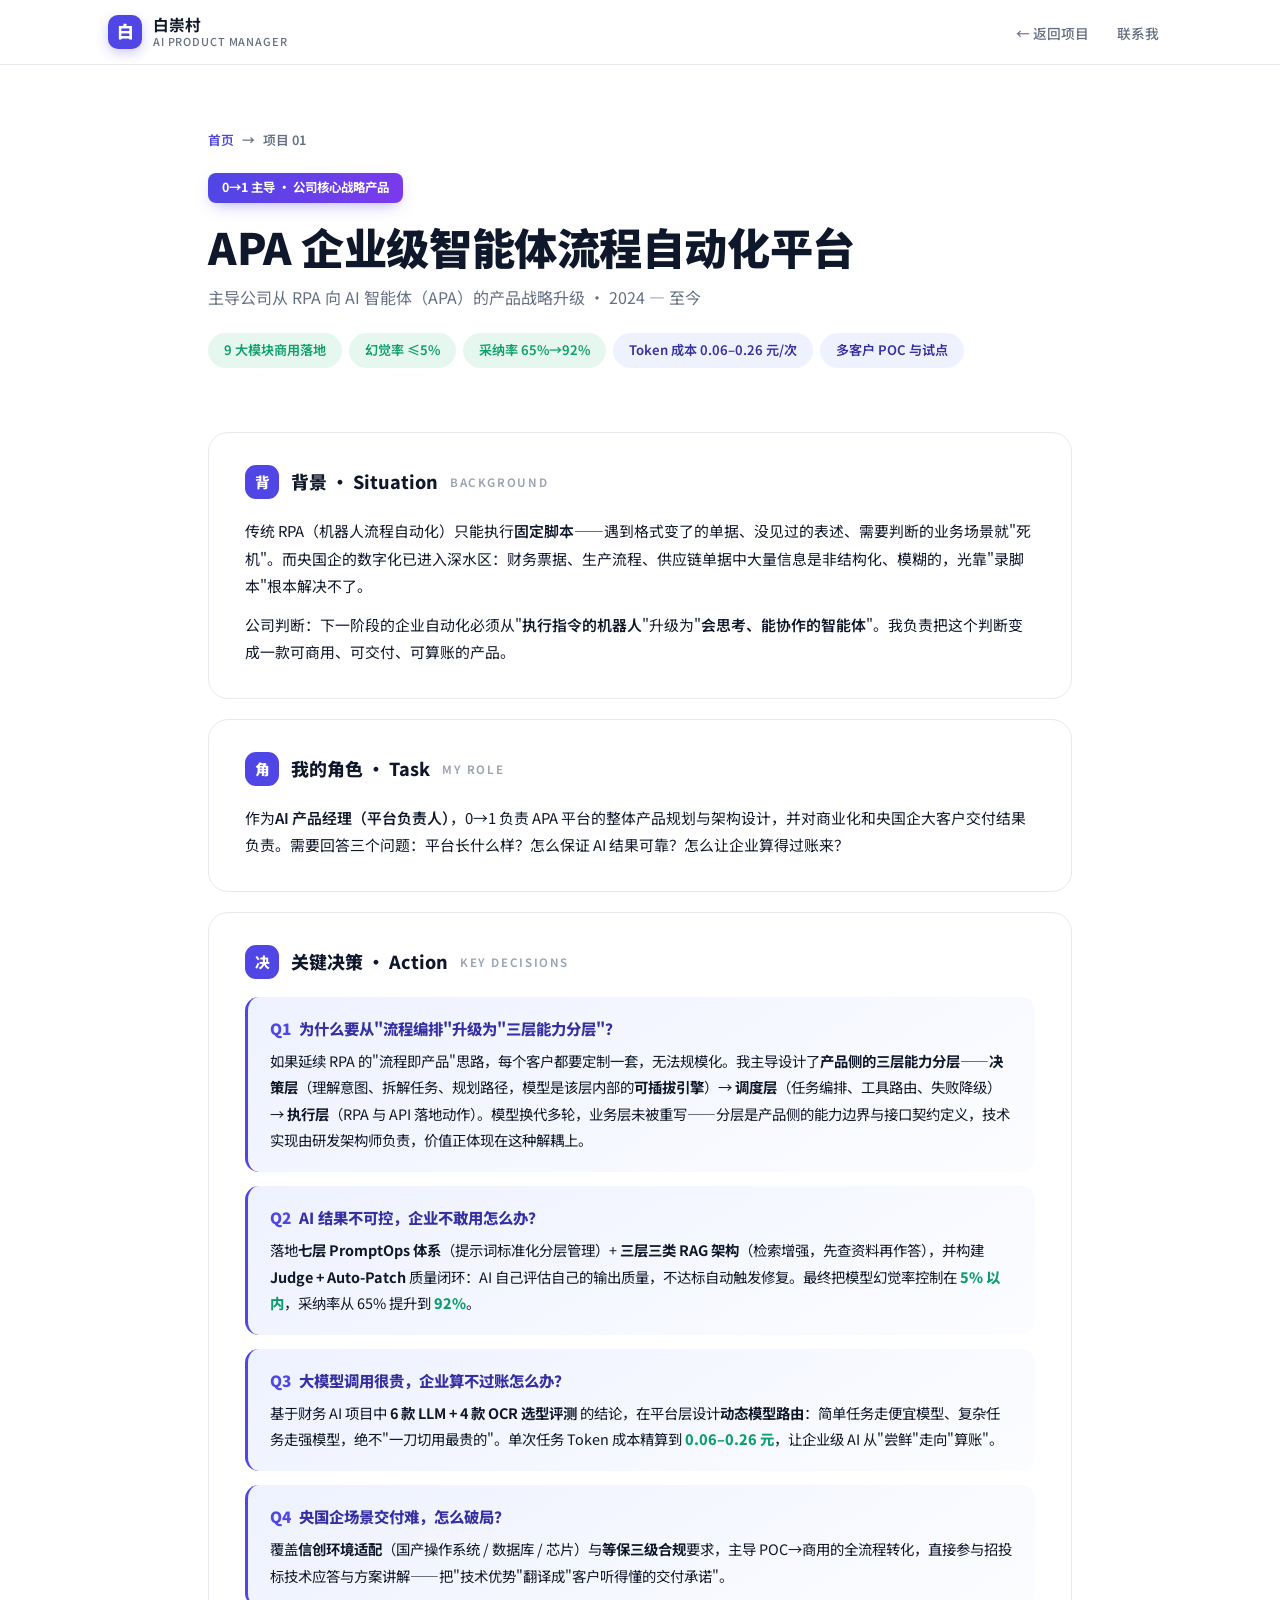
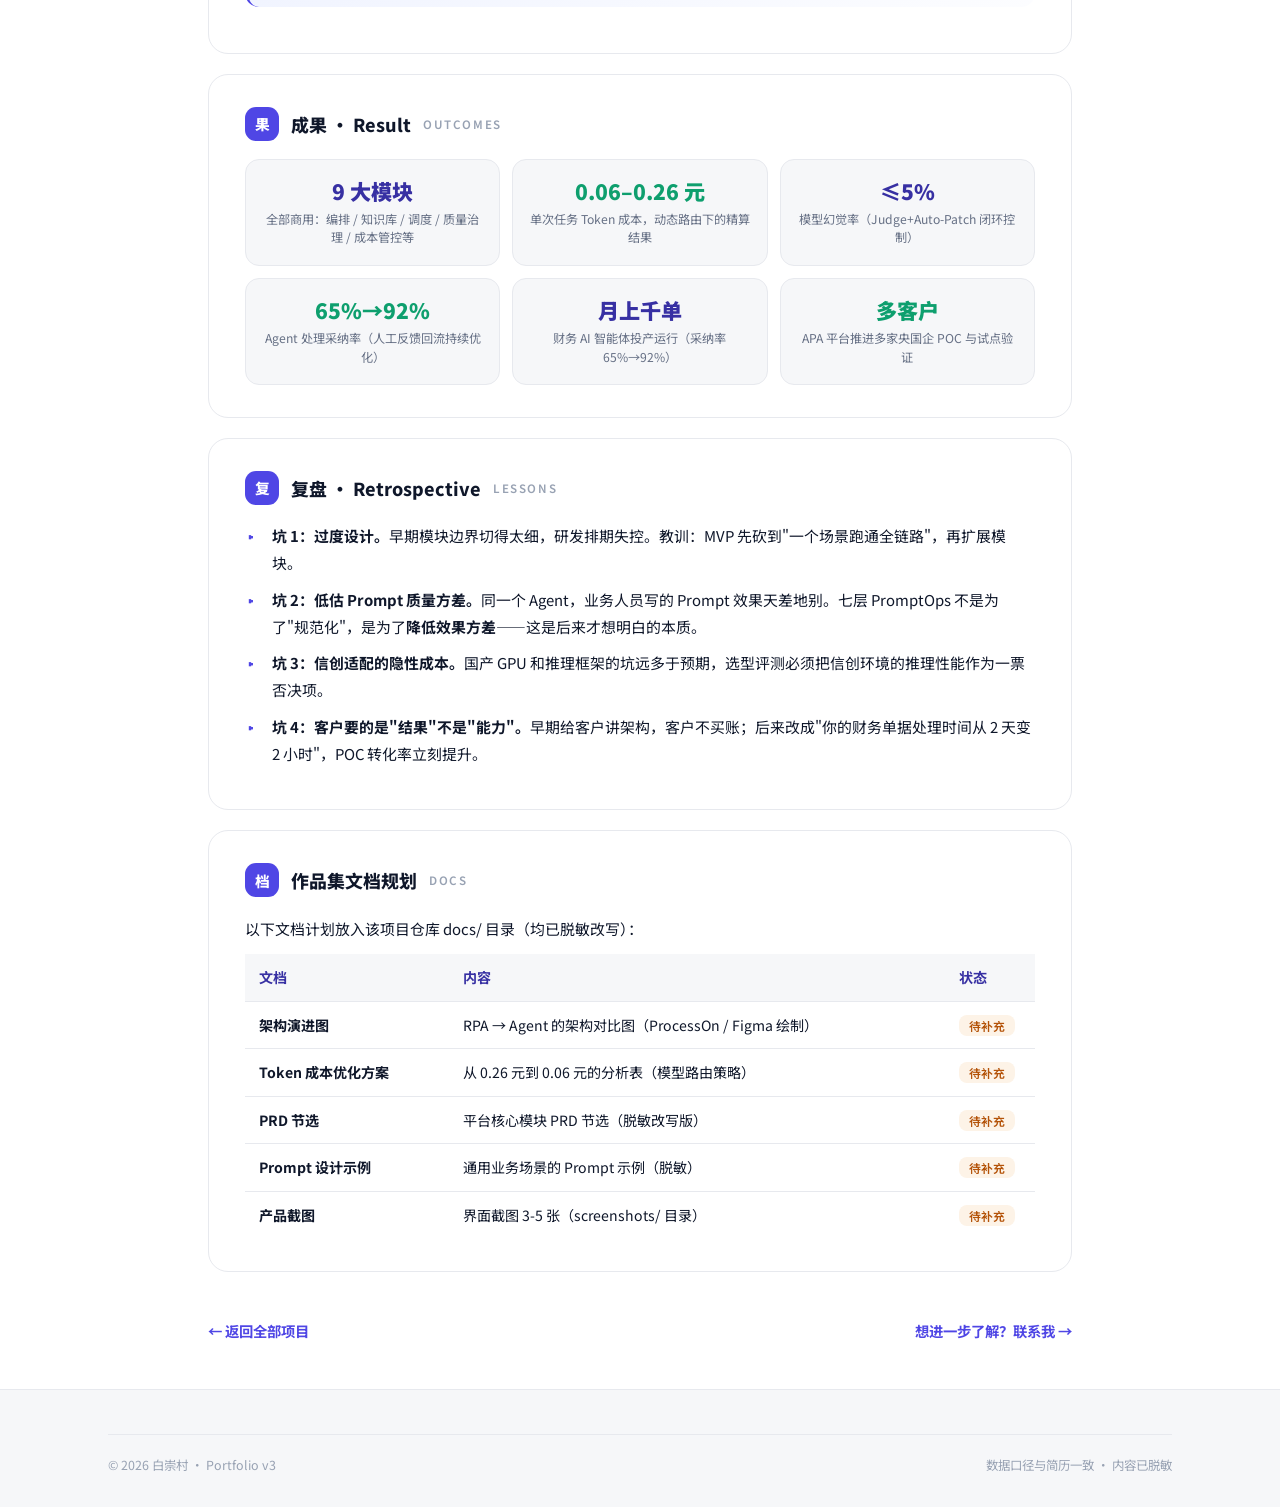
==== commit b92de206: "Add files via upload" ====
--- a/apa-agent-platform.html
+++ b/apa-agent-platform.html
@@ -30,13 +30,13 @@
     <div class="ph-breadcrumb"><a href="index.html">首页</a> <span>→</span> <span>项目 01</span></div>
     <span class="ph-tag">0→1 主导 · 公司核心战略产品</span>
     <h1>APA 企业级智能体流程自动化平台</h1>
-    <p class="p-sub">主导公司从 RPA 向 AI 智能体（APA）的产品战略升级 · 2023 — 至今</p>
+    <p class="p-sub">主导公司从 RPA 向 AI 智能体（APA）的产品战略升级 · 2024 — 至今</p>
     <div class="pills">
       <span class="pill g">9 大模块商用落地</span>
       <span class="pill g">幻觉率 ≤5%</span>
       <span class="pill g">采纳率 65%→92%</span>
       <span class="pill b">Token 成本 0.06–0.26 元/次</span>
-      <span class="pill b">数十家央国企客户</span>
+      <span class="pill b">多客户 POC 与试点</span>
     </div>
   </header>
 
@@ -55,8 +55,8 @@
     <div class="panel-head"><span class="panel-num">决</span><h2>关键决策 · Action</h2><span class="en">Key Decisions</span></div>
 
     <div class="dbox">
-      <div class="q"><span class="qi">Q1</span>为什么要从"流程编排"升级为"三层解耦架构"？</div>
-      <div class="a">如果延续 RPA 的"流程即产品"思路，每个客户都要定制一套，无法规模化。我主导设计了<strong>"流程编排层 - 能力层 - 模型层"</strong>三层解耦：上层业务人员可视编排，中层 AI 能力做成可复用积木（IBO / VBO 两层抽象），底层模型可随时更换。业务逻辑与模型解耦后，模型升级对业务零影响。</div>
+      <div class="q"><span class="qi">Q1</span>为什么要从"流程编排"升级为"三层能力分层"？</div>
+      <div class="a">如果延续 RPA 的"流程即产品"思路，每个客户都要定制一套，无法规模化。我主导设计了<strong>产品侧的三层能力分层</strong>——<strong>决策层</strong>（理解意图、拆解任务、规划路径，模型是该层内部的<strong>可插拔引擎</strong>）→ <strong>调度层</strong>（任务编排、工具路由、失败降级）→ <strong>执行层</strong>（RPA 与 API 落地动作）。模型换代多轮，业务层未被重写——分层是产品侧的能力边界与接口契约定义，技术实现由研发架构师负责，价值正体现在这种解耦上。</div>
     </div>
 
     <div class="dbox">
@@ -82,8 +82,8 @@
       <div class="ritem g"><div class="num">0.06–0.26 元</div><div class="desc">单次任务 Token 成本，动态路由下的精算结果</div></div>
       <div class="ritem"><div class="num">≤5%</div><div class="desc">模型幻觉率（Judge+Auto-Patch 闭环控制）</div></div>
       <div class="ritem g"><div class="num">65%→92%</div><div class="desc">Agent 处理采纳率（人工反馈回流持续优化）</div></div>
-      <div class="ritem"><div class="num">数十家</div><div class="desc">央国企标杆客户：中海油 / 国家电网 / TCL华星光电等</div></div>
-      <div class="ritem g"><div class="num">多行业</div><div class="desc">制造业 / 财务 / 供应链场景规模化交付</div></div>
+      <div class="ritem"><div class="num">月上千单</div><div class="desc">财务 AI 智能体投产运行（采纳率 65%→92%）</div></div>
+      <div class="ritem g"><div class="num">多客户</div><div class="desc">APA 平台推进多家央国企 POC 与试点验证</div></div>
     </div>
   </div>
 
--- a/style.css
+++ b/style.css
@@ -45,7 +45,7 @@
 /* ---------- 区块通用 ---------- */
 section{padding:84px 0;position:relative}
 section.alt{background:var(--bg-soft);border-top:1px solid var(--line);border-bottom:1px solid var(--line)}
-.sec-head{max-width:720px;margin-bottom:44px}
+.sec-head{max-width:980px;margin-bottom:44px}
 .sec-eyebrow{
   display:inline-flex;align-items:center;gap:10px;
   font-size:.78rem;font-weight:700;letter-spacing:.22em;text-transform:uppercase;
@@ -310,7 +310,7 @@
 @media(max-width:640px){.proj-grid{grid-template-columns:1fr}}
 
 /* ---------- Experience 时间线 ---------- */
-.tl{position:relative;padding-left:0;max-width:860px}
+.tl{position:relative;padding-left:0;max-width:1080px}
 .tl-item{position:relative;padding:0 0 38px 34px;border-left:2px solid var(--line)}
 .tl-item:last-child{padding-bottom:6px}
 .tl-item::before{
@@ -473,6 +473,36 @@
 
 /* 修复：入场后的 hover 位移优先级（需高于 .reveal.visible 的 transform:none） */
 .reveal.visible.proj-card:hover{transform:translateY(-5px)}
+/* 无详情链接的项目库卡片：保持静态，不位移 */
+.reveal.visible.proj-card.is-static:hover{transform:none;box-shadow:var(--shadow-sm);border-color:var(--line)}
+
+/* ---------- 项目库 tab 分类 ---------- */
+.tabbar{display:flex;flex-wrap:wrap;gap:10px;margin-bottom:28px}
+.tab{
+  border:1px solid var(--line);background:#fff;color:var(--mut);
+  font-size:.86rem;font-weight:600;padding:8px 18px;border-radius:50px;cursor:pointer;
+  transition:all .25s;font-family:inherit;
+}
+.tab:hover{border-color:var(--brand);color:var(--brand)}
+.tab.active{background:var(--brand);border-color:var(--brand);color:#fff;box-shadow:0 6px 16px -6px rgba(79,70,229,.5)}
+.tab .cnt{opacity:.65;font-weight:500;margin-left:4px}
+
+/* 项目库卡片增强 */
+.proj-card .p-cat{display:inline-block;font-size:.72rem;font-weight:700;color:var(--brand-deep);background:var(--brand-soft);border-radius:6px;padding:2px 9px;margin-bottom:10px;letter-spacing:.02em}
+.proj-card .p-cat.g{background:var(--green-soft);color:var(--green)}
+.proj-card.is-static{cursor:default}
+.proj-card .nostory{font-size:.79rem;color:var(--mut-2);font-style:italic}
+
+/* 首页「查看全部项目」入口 */
+.proj-allband{
+  margin-top:26px;padding:26px 30px;border-radius:18px;
+  background:linear-gradient(120deg,#f8f7ff,#eef2ff);
+  border:1px solid var(--line);
+  display:flex;align-items:center;justify-content:space-between;gap:22px;flex-wrap:wrap;
+}
+.proj-allband .ab-txt h4{font-size:1.12rem;font-weight:900;margin-bottom:6px}
+.proj-allband .ab-txt p{font-size:.88rem;color:var(--mut)}
+@media(max-width:640px){.proj-allband{flex-direction:column;align-items:flex-start}}
 .reveal.visible.svc-card:hover{transform:translateY(-4px)}
 .reveal.visible.cred-card:hover{transform:translateY(-3px)}
 .reveal.visible.contact-card:hover{transform:translateY(-4px)}
